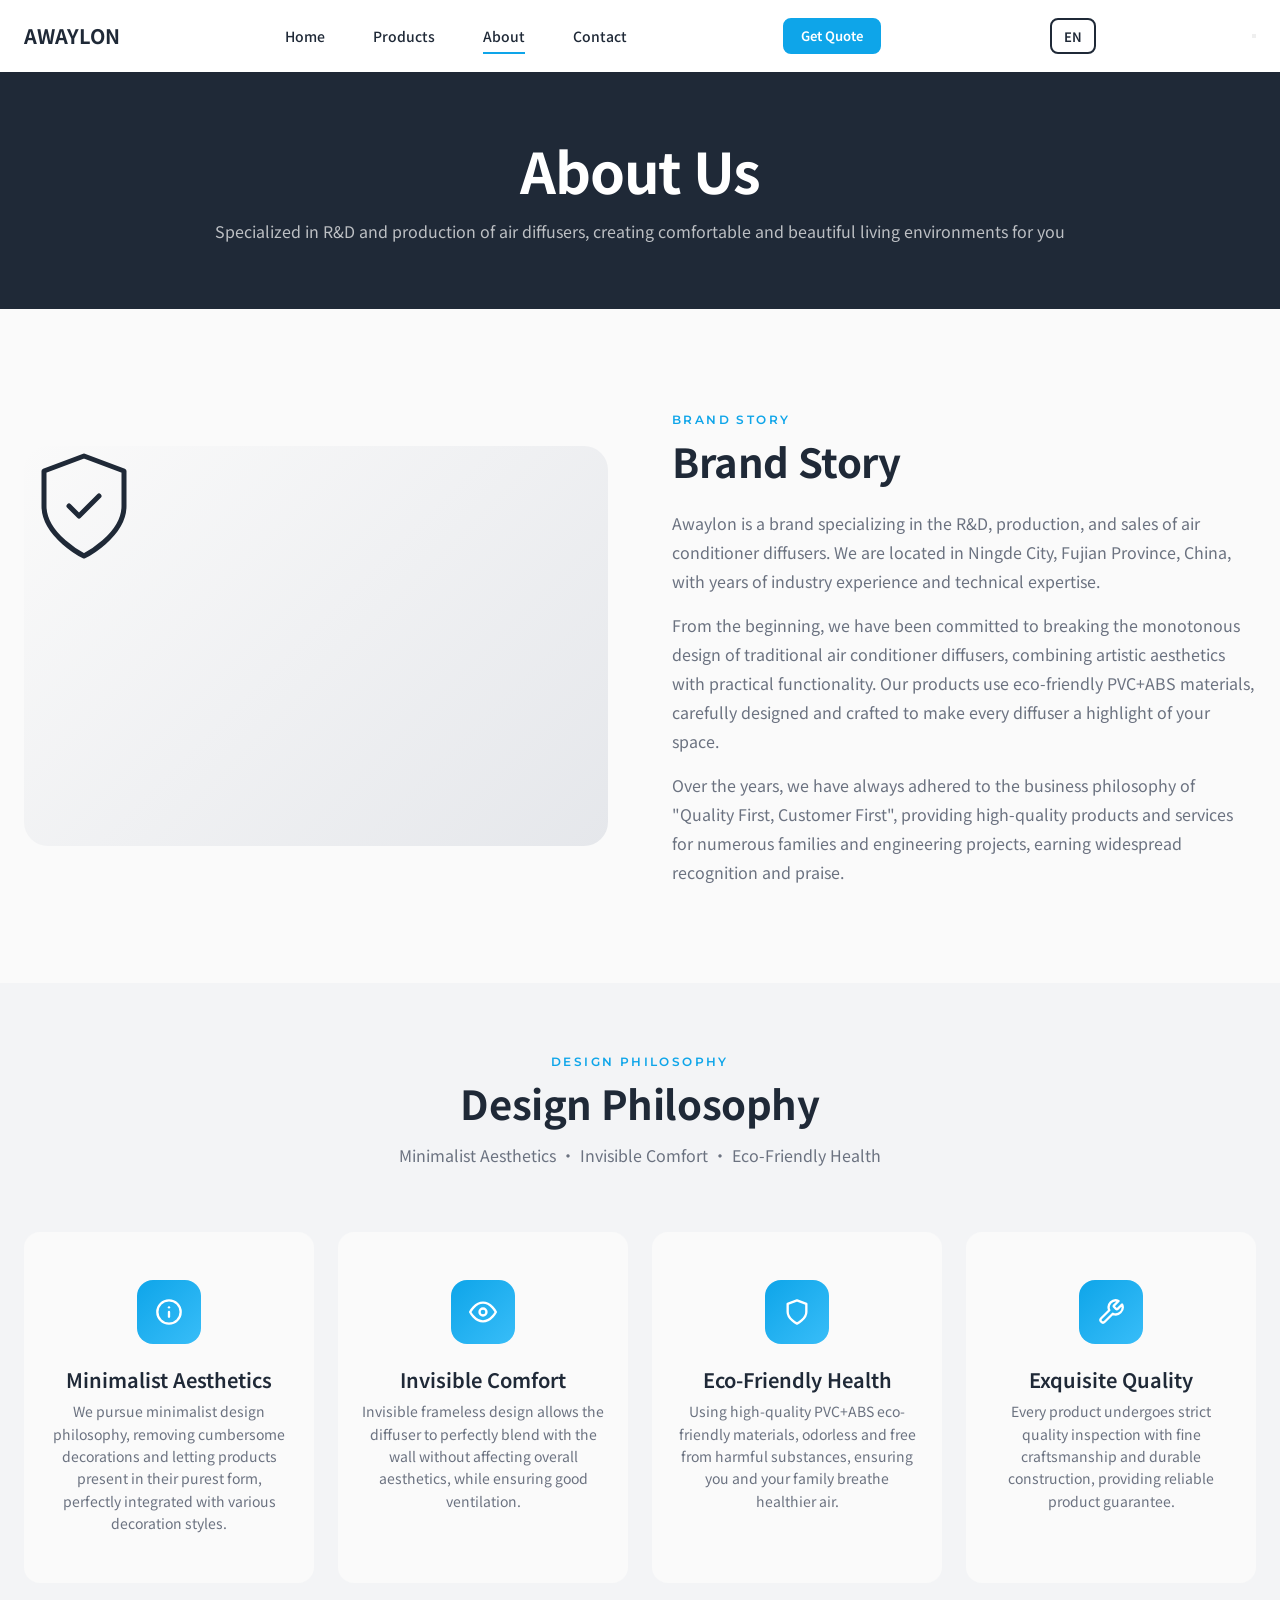
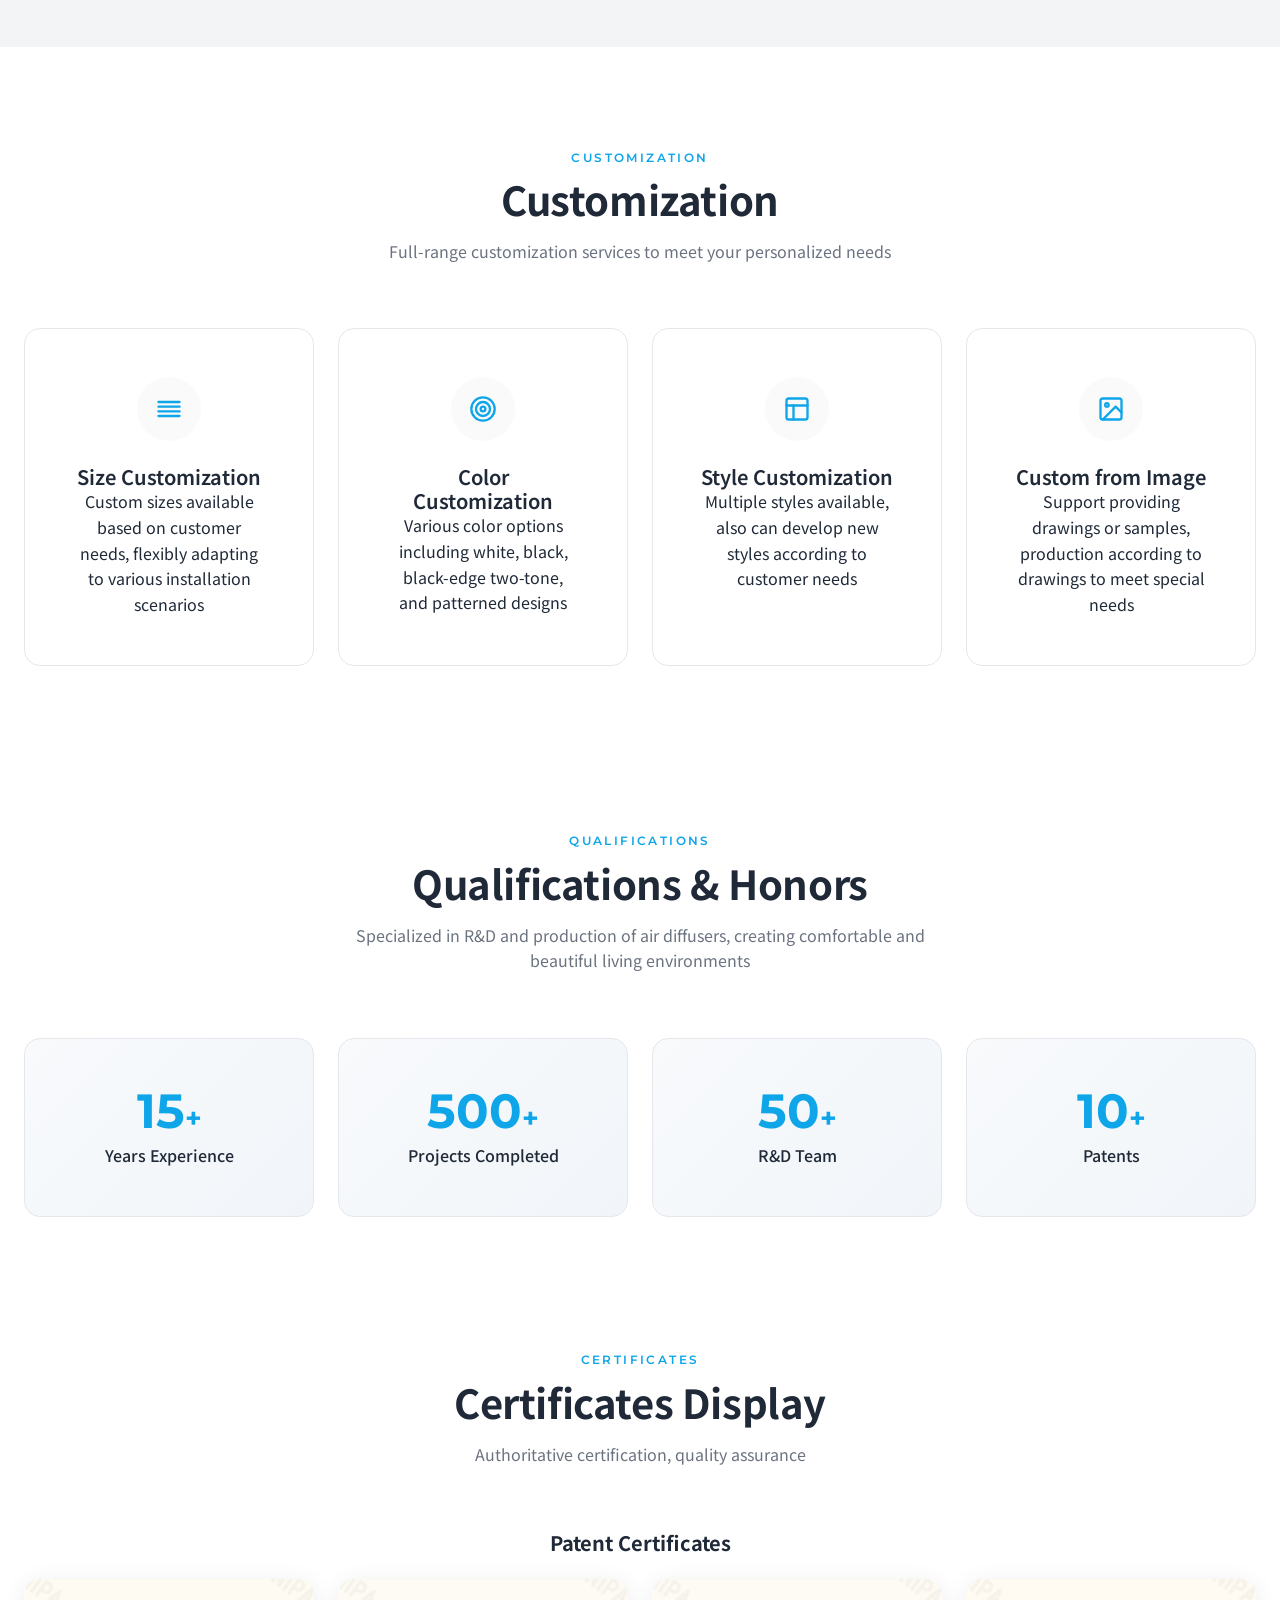
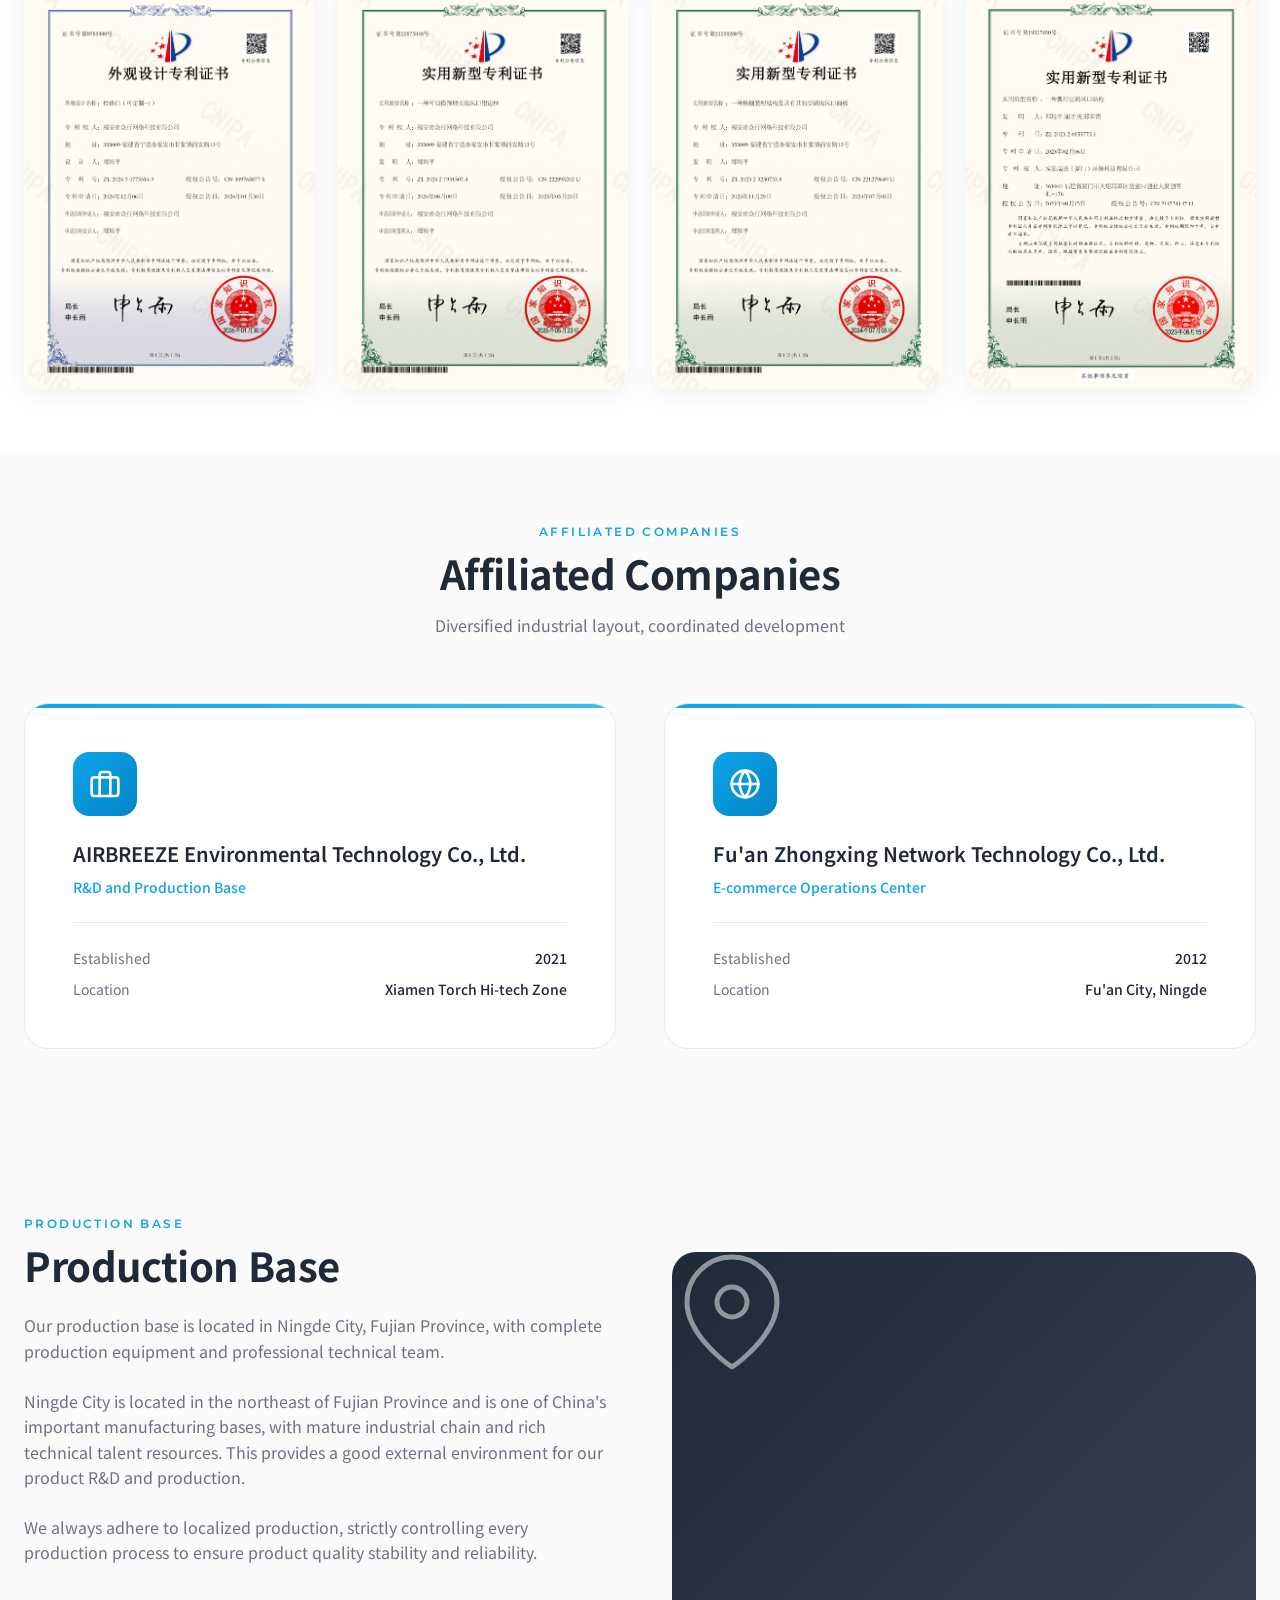
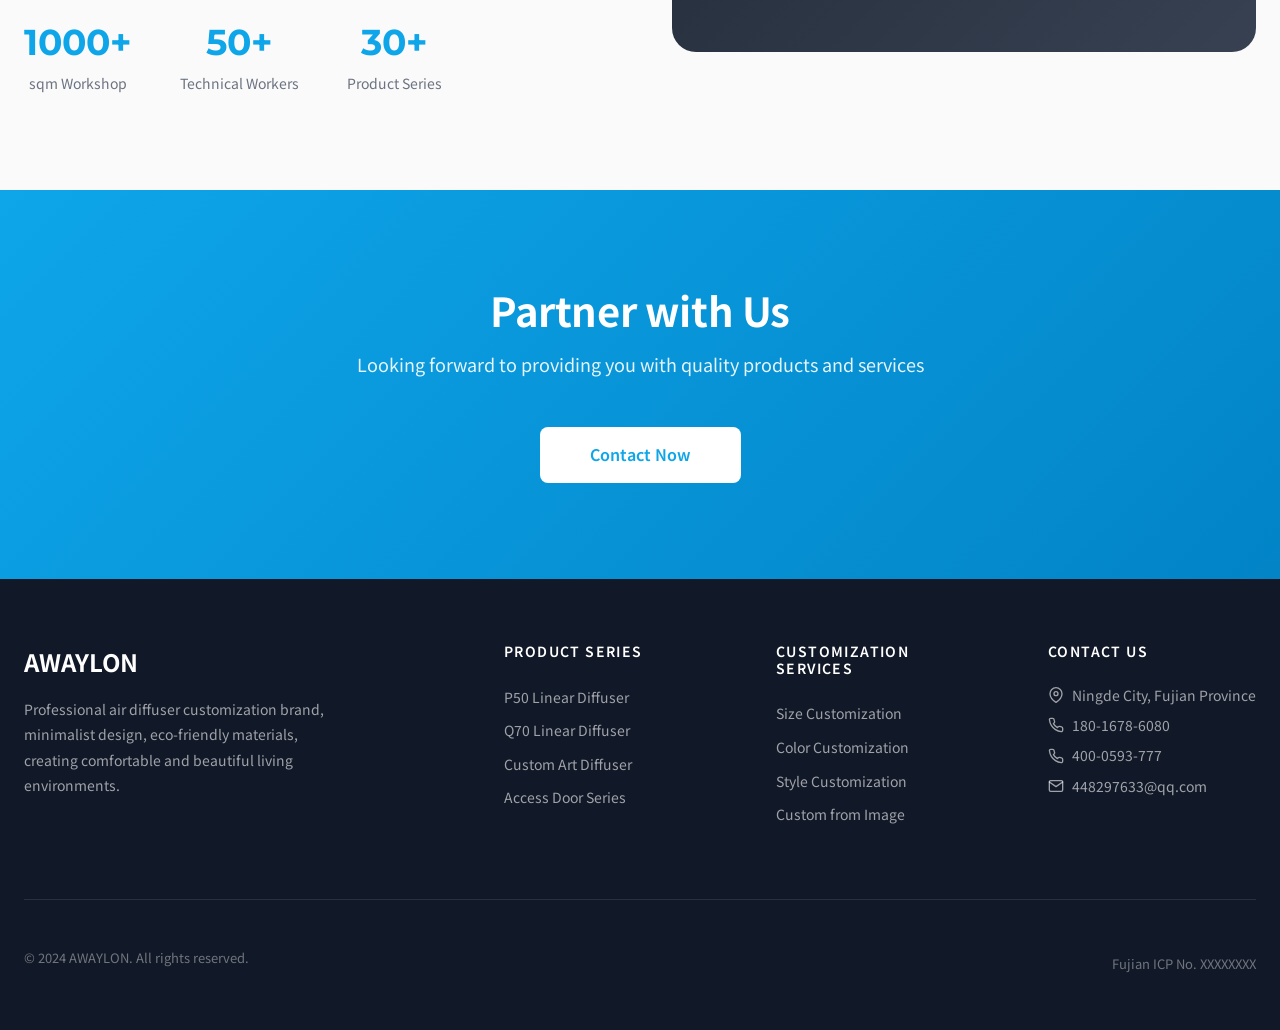
==== awaylon-final/about-en.html @ cb1d3b51 "Add files via upload" ====
<!DOCTYPE html>
<html lang="en">
<head>
    <meta charset="UTF-8">
    <meta name="viewport" content="width=device-width, initial-scale=1.0">
    <meta name="description" content="About AWAYLON - Professional Air Diffuser Brand, learn about our brand story and customization capabilities">
    <title>About Us | AWAYLON Air Diffusers</title>
    <link rel="preconnect" href="https://fonts.googleapis.com">
    <link rel="preconnect" href="https://fonts.gstatic.com" crossorigin>
    <link href="https://fonts.googleapis.com/css2?family=Montserrat:wght@400;500;600;700;900&family=Noto+Sans+SC:wght@400;500;600;700;900&display=swap" rel="stylesheet">
    <link rel="stylesheet" href="css/style.css">
    <script src="js/i18n.js"></script>
</head>
<body>
    <!-- 导航栏 -->
    <nav class="navbar scrolled" id="navbar">
        <div class="navbar-inner">
            <a href="index-en.html" class="logo">
                AWAYLON
                <span class="logo-en"></span>
            </a>
            <ul class="nav-menu">
                <li><a href="index-en.html" class="nav-link">Home</a></li>
                <li><a href="products-en.html" class="nav-link">Products</a></li>
                <li><a href="about-en.html" class="nav-link active">About</a></li>
                <li><a href="contact-en.html" class="nav-link">Contact</a></li>
            </ul>
            <a href="contact-en.html" class="btn btn-primary btn-sm nav-cta">Get Quote</a>
            <button class="lang-switch" id="langSwitch" onclick="location.href='about.html'">中文</button>
            <button class="mobile-menu-btn" id="mobileMenuBtn" aria-label="Open Menu">
                <span></span>
                <span></span>
                <span></span>
            </button>
        </div>
    </nav>

    <!-- 移动端菜单 -->
    <div class="mobile-menu" id="mobileMenu">
        <button class="mobile-menu-close" id="mobileMenuClose" aria-label="Close Menu">
            <svg xmlns="http://www.w3.org/2000/svg" width="24" height="24" viewBox="0 0 24 24" fill="none" stroke="currentColor" stroke-width="2" stroke-linecap="round" stroke-linejoin="round"><line x1="18" y1="6" x2="6" y2="18"></line><line x1="6" y1="6" x2="18" y2="18"></line></svg>
        </button>
        <a href="index-en.html">Home</a>
        <a href="products-en.html">Products</a>
        <a href="about-en.html">About</a>
        <a href="contact-en.html">Contact</a>
    </div>

    <!-- 页面头部 -->
    <header class="page-header">
        <div class="container">
            <h1>About Us</h1>
            <p>Specialized in R&D and production of air diffusers, creating comfortable and beautiful living environments for you</p>
        </div>
    </header>

    <!-- 品牌故事 -->
    <section class="story-section section">
        <div class="container">
            <div class="story-grid">
                <div class="story-image fade-in">
                    <svg xmlns="http://www.w3.org/2000/svg" width="120" height="120" viewBox="0 0 24 24" fill="none" stroke="currentColor" stroke-width="1" stroke-linecap="round" stroke-linejoin="round"><path d="M12 22s8-4 8-10V5l-8-3-8 3v7c0 6 8 10 8 10z"></path><path d="M9 12l2 2 4-4"></path></svg>
                </div>
                <div class="story-content fade-in stagger-1">
                    <span class="section-label">Brand Story</span>
                    <h2>Brand Story</h2>
                    <p>Awaylon is a brand specializing in the R&D, production, and sales of air conditioner diffusers. We are located in Ningde City, Fujian Province, China, with years of industry experience and technical expertise.</p>
                    <p>From the beginning, we have been committed to breaking the monotonous design of traditional air conditioner diffusers, combining artistic aesthetics with practical functionality. Our products use eco-friendly PVC+ABS materials, carefully designed and crafted to make every diffuser a highlight of your space.</p>
                    <p>Over the years, we have always adhered to the business philosophy of "Quality First, Customer First", providing high-quality products and services for numerous families and engineering projects, earning widespread recognition and praise.</p>
                </div>
            </div>
        </div>
    </section>

    <!-- 设计哲学 -->
    <section class="section" style="background-color: #F3F4F6;">
        <div class="container">
            <div class="section-header">
<span class="section-label">Design Philosophy</span>
                <h2 class="section-title">Design Philosophy</h2>
                <p class="section-desc">Minimalist Aesthetics · Invisible Comfort · Eco-Friendly Health</p>
            </div>
            <div class="features-grid">
                <div class="feature-card fade-in">
                    <div class="feature-icon">
                        <svg xmlns="http://www.w3.org/2000/svg" width="28" height="28" viewBox="0 0 24 24" fill="none" stroke="currentColor" stroke-width="2" stroke-linecap="round" stroke-linejoin="round"><circle cx="12" cy="12" r="10"></circle><line x1="12" y1="16" x2="12" y2="12"></line><line x1="12" y1="8" x2="12.01" y2="8"></line></svg>
                    </div>
                    <h4>Minimalist Aesthetics</h4>
                    <p>We pursue minimalist design philosophy, removing cumbersome decorations and letting products present in their purest form, perfectly integrated with various decoration styles.</p>
                </div>
                <div class="feature-card fade-in stagger-1">
                    <div class="feature-icon">
                        <svg xmlns="http://www.w3.org/2000/svg" width="28" height="28" viewBox="0 0 24 24" fill="none" stroke="currentColor" stroke-width="2" stroke-linecap="round" stroke-linejoin="round"><path d="M1 12s4-8 11-8 11 8 11 8-4 8-11 8-11-8-11-8z"></path><circle cx="12" cy="12" r="3"></circle></svg>
                    </div>
                    <h4>Invisible Comfort</h4>
                    <p>Invisible frameless design allows the diffuser to perfectly blend with the wall without affecting overall aesthetics, while ensuring good ventilation.</p>
                </div>
                <div class="feature-card fade-in stagger-2">
                    <div class="feature-icon">
                        <svg xmlns="http://www.w3.org/2000/svg" width="28" height="28" viewBox="0 0 24 24" fill="none" stroke="currentColor" stroke-width="2" stroke-linecap="round" stroke-linejoin="round"><path d="M12 22s8-4 8-10V5l-8-3-8 3v7c0 6 8 10 8 10z"></path></svg>
                    </div>
                    <h4>Eco-Friendly Health</h4>
                    <p>Using high-quality PVC+ABS eco-friendly materials, odorless and free from harmful substances, ensuring you and your family breathe healthier air.</p>
                </div>
                <div class="feature-card fade-in stagger-3">
                    <div class="feature-icon">
                        <svg xmlns="http://www.w3.org/2000/svg" width="28" height="28" viewBox="0 0 24 24" fill="none" stroke="currentColor" stroke-width="2" stroke-linecap="round" stroke-linejoin="round"><path d="M14.7 6.3a1 1 0 0 0 0 1.4l1.6 1.6a1 1 0 0 0 1.4 0l3.77-3.77a6 6 0 0 1-7.94 7.94l-6.91 6.91a2.12 2.12 0 0 1-3-3l6.91-6.91a6 6 0 0 1 7.94-7.94l-3.76 3.76z"></path></svg>
                    </div>
                    <h4>Exquisite Quality</h4>
                    <p>Every product undergoes strict quality inspection with fine craftsmanship and durable construction, providing reliable product guarantee.</p>
                </div>
            </div>
        </div>
    </section>

    <!-- 定制能力 -->
    <section class="custom-section section">
        <div class="container">
            <div class="section-header">
                <span class="section-label">Customization</span>
                <h2 class="section-title">Customization</h2>
                <p class="section-desc">Full-range customization services to meet your personalized needs</p>
            </div>
            <div class="custom-grid">
                <div class="custom-card fade-in">
                    <div class="custom-icon">
                        <svg xmlns="http://www.w3.org/2000/svg" width="28" height="28" viewBox="0 0 24 24" fill="none" stroke="currentColor" stroke-width="2" stroke-linecap="round" stroke-linejoin="round"><line x1="21" y1="10" x2="3" y2="10"></line><line x1="21" y1="6" x2="3" y2="6"></line><line x1="21" y1="14" x2="3" y2="14"></line><line x1="21" y1="18" x2="3" y2="18"></line></svg>
                    </div>
                    <h4>Size Customization</h4>
                    <p>Custom sizes available based on customer needs, flexibly adapting to various installation scenarios</p>
                </div>
                <div class="custom-card fade-in stagger-1">
                    <div class="custom-icon">
<svg xmlns="http://www.w3.org/2000/svg" width="28" height="28" viewBox="0 0 24 24" fill="none" stroke="currentColor" stroke-width="2" stroke-linecap="round" stroke-linejoin="round"><circle cx="12" cy="12" r="10"></circle><circle cx="12" cy="12" r="6"></circle><circle cx="12" cy="12" r="2"></circle></svg>
                    </div>
                    <h4>Color Customization</h4>
                    <p>Various color options including white, black, black-edge two-tone, and patterned designs</p>
                </div>
                <div class="custom-card fade-in stagger-2">
                    <div class="custom-icon">
                        <svg xmlns="http://www.w3.org/2000/svg" width="28" height="28" viewBox="0 0 24 24" fill="none" stroke="currentColor" stroke-width="2" stroke-linecap="round" stroke-linejoin="round"><rect x="3" y="3" width="18" height="18" rx="2" ry="2"></rect><line x1="3" y1="9" x2="21" y2="9"></line><line x1="9" y1="21" x2="9" y2="9"></line></svg>
                    </div>
                    <h4>Style Customization</h4>
                    <p>Multiple styles available, also can develop new styles according to customer needs</p>
                </div>
                <div class="custom-card fade-in stagger-3">
                    <div class="custom-icon">
                        <svg xmlns="http://www.w3.org/2000/svg" width="28" height="28" viewBox="0 0 24 24" fill="none" stroke="currentColor" stroke-width="2" stroke-linecap="round" stroke-linejoin="round"><rect x="3" y="3" width="18" height="18" rx="2" ry="2"></rect><circle cx="8.5" cy="8.5" r="1.5"></circle><polyline points="21 15 16 10 5 21"></polyline></svg>
                    </div>
                    <h4>Custom from Image</h4>
                    <p>Support providing drawings or samples, production according to drawings to meet special needs</p>
                </div>
            </div>
        </div>
    </section>

    <!-- 资质荣誉 -->
    <section class="section" style="background-color: #FFFFFF;">
        <div class="container">
            <div class="section-header">
                <span class="section-label">Qualifications</span>
                <h2 class="section-title">Qualifications & Honors</h2>
                <p class="section-desc">Specialized in R&D and production of air diffusers, creating comfortable and beautiful living environments</p>
            </div>
            
            <!-- 公司实力数据 -->
            <div class="qualifications-stats">
                <div class="qual-stat-item fade-in">
                    <div class="qual-stat-number">15<span>+</span></div>
                    <div class="qual-stat-label">Years Experience</div>
                </div>
                <div class="qual-stat-item fade-in stagger-1">
                    <div class="qual-stat-number">500<span>+</span></div>
                    <div class="qual-stat-label">Projects Completed</div>
                </div>
                <div class="qual-stat-item fade-in stagger-2">
                    <div class="qual-stat-number">50<span>+</span></div>
                    <div class="qual-stat-label">R&D Team</div>
                </div>
                <div class="qual-stat-item fade-in stagger-3">
                    <div class="qual-stat-number">10<span>+</span></div>
                    <div class="qual-stat-label">Patents</div>
                </div>
            </div>
        </div>
    </section>

    <!-- 资质证书展示 -->
    <section class="section" style="background-color: #FFFFFF;">
        <div class="container">
            <div class="section-header">
                <span class="section-label">Certificates</span>
                <h2 class="section-title">Certificates Display</h2>
                <p class="section-desc">Authoritative certification, quality assurance</p>
            </div>
            
            <!-- 专利证书展示 -->
            <div class="certificate-gallery">
                <h3>Patent Certificates</h3>
                <div class="certificate-grid">
                    <div class="certificate-item" onclick="openLightbox(this)">
                        <img src="imgs/patent_2024307755149.jpg" alt="Patent Certificate" loading="lazy">
                        <div class="certificate-overlay">
                            <h4>Utility Model Patent</h4>
                            <p>Patent No.: 2024307755149</p>
                        </div>
                    </div>
                    <div class="certificate-item" onclick="openLightbox(this)">
                        <img src="imgs/patent_2024219315074.jpg" alt="Patent Certificate" loading="lazy">
                        <div class="certificate-overlay">
                            <h4>Utility Model Patent</h4>
                            <p>Patent No.: 2024219315074</p>
                        </div>
                    </div>
                    <div class="certificate-item" onclick="openLightbox(this)">
                        <img src="imgs/patent_2023232307338.jpg" alt="Patent Certificate" loading="lazy">
                        <div class="certificate-overlay">
                            <h4>Design Patent</h4>
                            <p>Patent No.: 2023232307338</p>
                        </div>
                    </div>
                    <div class="certificate-item" onclick="openLightbox(this)">
                        <img src="imgs/2023_08_21_12_12_IMG_5506.JPG" alt="Patent Certificate" loading="lazy">
                        <div class="certificate-overlay">
                            <h4>Patent Certificate</h4>
                            <p>Qualification Certification</p>
                        </div>
                    </div>
                </div>
            </div>
        </div>
    </section>

    <!-- 证书灯箱 -->
    <div class="certificate-lightbox" id="certificateLightbox" onclick="closeLightbox()">
        <button class="certificate-lightbox-close" onclick="closeLightbox()">&times;</button>
        <img id="lightboxImage" src="" alt="证书大图">
    </div>

    <!-- 关联企业展示 -->
    <section class="section">
        <div class="container">
            <div class="section-header">
                <span class="section-label">Affiliated Companies</span>
                <h2 class="section-title">Affiliated Companies</h2>
                <p class="section-desc">Diversified industrial layout, coordinated development</p>
            </div>
            
            <div class="company-grid">
                <div class="company-card fade-in">
                    <div class="company-icon">
                        <svg xmlns="http://www.w3.org/2000/svg" width="32" height="32" viewBox="0 0 24 24" fill="none" stroke="currentColor" stroke-width="2" stroke-linecap="round" stroke-linejoin="round"><rect x="2" y="7" width="20" height="14" rx="2" ry="2"></rect><path d="M16 21V5a2 2 0 0 0-2-2h-4a2 2 0 0 0-2 2v16"></path></svg>
                    </div>
                    <h4>AIRBREEZE Environmental Technology Co., Ltd.</h4>
                    <p class="company-desc">R&D and Production Base</p>
                    <div class="company-info">
                        <div class="company-info-item">
                            <span class="company-info-label">Established</span>
                            <span class="company-info-value">2021</span>
                        </div>
                        <div class="company-info-item">
                            <span class="company-info-label">Location</span>
                            <span class="company-info-value">Xiamen Torch Hi-tech Zone</span>
                        </div>
                    </div>
                </div>
                <div class="company-card fade-in stagger-1">
                    <div class="company-icon">
                        <svg xmlns="http://www.w3.org/2000/svg" width="32" height="32" viewBox="0 0 24 24" fill="none" stroke="currentColor" stroke-width="2" stroke-linecap="round" stroke-linejoin="round"><circle cx="12" cy="12" r="10"></circle><line x1="2" y1="12" x2="22" y2="12"></line><path d="M12 2a15.3 15.3 0 0 1 4 10 15.3 15.3 0 0 1-4 10 15.3 15.3 0 0 1-4-10 15.3 15.3 0 0 1 4-10z"></path></svg>
                    </div>
                    <h4>Fu'an Zhongxing Network Technology Co., Ltd.</h4>
                    <p class="company-desc">E-commerce Operations Center</p>
                    <div class="company-info">
                        <div class="company-info-item">
                            <span class="company-info-label">Established</span>
                            <span class="company-info-value">2012</span>
                        </div>
                        <div class="company-info-item">
                            <span class="company-info-label">Location</span>
                            <span class="company-info-value">Fu'an City, Ningde</span>
                        </div>
                    </div>
                </div>
            </div>
        </div>
    </section>

    <!-- 产地信息 -->
    <section class="about-section section">
        <div class="container">
            <div class="about-grid">
<div class="about-content fade-in">
                    <span class="section-label">Production Base</span>
                    <h2>Production Base</h2>
                    <p>Our production base is located in Ningde City, Fujian Province, with complete production equipment and professional technical team.</p>
                    <p>Ningde City is located in the northeast of Fujian Province and is one of China's important manufacturing bases, with mature industrial chain and rich technical talent resources. This provides a good external environment for our product R&D and production.</p>
                    <p>We always adhere to localized production, strictly controlling every production process to ensure product quality stability and reliability.</p>
                    <div class="about-stats">
                        <div class="stat-item">
                            <div class="stat-number">1000+</div>
                            <div class="stat-label">sqm Workshop</div>
                        </div>
                        <div class="stat-item">
                            <div class="stat-number">50+</div>
                            <div class="stat-label">Technical Workers</div>
                        </div>
                        <div class="stat-item">
                            <div class="stat-number">30+</div>
                            <div class="stat-label">Product Series</div>
                        </div>
                    </div>
                </div>
                <div class="about-image fade-in stagger-1" style="background: linear-gradient(135deg, #1F2937 0%, #374151 100%);">
                    <svg xmlns="http://www.w3.org/2000/svg" width="120" height="120" viewBox="0 0 24 24" fill="none" stroke="currentColor" stroke-width="1" stroke-linecap="round" stroke-linejoin="round"><path d="M21 10c0 7-9 13-9 13s-9-6-9-13a9 9 0 0 1 18 0z"></path><circle cx="12" cy="10" r="3"></circle></svg>
                </div>
            </div>
        </div>
    </section>

    <!-- CTA -->
    <section class="cta-section">
        <div class="container">
            <h2>Partner with Us</h2>
            <p>Looking forward to providing you with quality products and services</p>
            <a href="contact-en.html" class="btn btn-lg" style="background-color: white; color: #0EA5E9;">Contact Now</a>
        </div>
    </section>

    <!-- 页脚 -->
    <footer class="footer">
        <div class="container">
            <div class="footer-grid">
                <div class="footer-brand">
                    <div class="footer-logo">AWAYLON</div>
                    <p>Professional air diffuser customization brand, minimalist design, eco-friendly materials, creating comfortable and beautiful living environments.</p>
                </div>
                <div>
                    <h4>Product Series</h4>
                    <ul class="footer-links">
                        <li><a href="products-en.html">P50 Linear Diffuser</a></li>
                        <li><a href="products-en.html">Q70 Linear Diffuser</a></li>
                        <li><a href="products-en.html">Custom Art Diffuser</a></li>
                        <li><a href="products-en.html">Access Door Series</a></li>
                    </ul>
                </div>
                <div>
                    <h4>Customization Services</h4>
                    <ul class="footer-links">
                        <li><a href="about-en.html">Size Customization</a></li>
                        <li><a href="about-en.html">Color Customization</a></li>
                        <li><a href="about-en.html">Style Customization</a></li>
                        <li><a href="about-en.html">Custom from Image</a></li>
                    </ul>
                </div>
                <div class="footer-contact">
                    <h4>Contact Us</h4>
                    <p>
                        <svg xmlns="http://www.w3.org/2000/svg" width="16" height="16" viewBox="0 0 24 24" fill="none" stroke="currentColor" stroke-width="2" stroke-linecap="round" stroke-linejoin="round"><path d="M21 10c0 7-9 13-9 13s-9-6-9-13a9 9 0 0 1 18 0z"></path><circle cx="12" cy="10" r="3"></circle></svg>
                        Ningde City, Fujian Province
                    </p>
                    <p><svg xmlns="http://www.w3.org/2000/svg" width="16" height="16" viewBox="0 0 24 24" fill="none" stroke="currentColor" stroke-width="2" stroke-linecap="round" stroke-linejoin="round"><path d="M22 16.92v3a2 2 0 0 1-2.18 2 19.79 19.79 0 0 1-8.63-3.07 19.5 19.5 0 0 1-6-6 19.79 19.79 0 0 1-3.07-8.67A2 2 0 0 1 4.11 2h3a2 2 0 0 1 2 1.72 12.84 12.84 0 0 0 .7 2.81 2 2 0 0 1-.45 2.11L8.09 9.91a16 16 0 0 0 6 6l1.27-1.27a2 2 0 0 1 2.11-.45 12.84 12.84 0 0 0 2.81.7A2 2 0 0 1 22 16.92z"></path></svg> 180-1678-6080</p>
                    <p><svg xmlns="http://www.w3.org/2000/svg" width="16" height="16" viewBox="0 0 24 24" fill="none" stroke="currentColor" stroke-width="2" stroke-linecap="round" stroke-linejoin="round"><path d="M22 16.92v3a2 2 0 0 1-2.18 2 19.79 19.79 0 0 1-8.63-3.07 19.5 19.5 0 0 1-6-6 19.79 19.79 0 0 1-3.07-8.67A2 2 0 0 1 4.11 2h3a2 2 0 0 1 2 1.72 12.84 12.84 0 0 0 .7 2.81 2 2 0 0 1-.45 2.11L8.09 9.91a16 16 0 0 0 6 6l1.27-1.27a2 2 0 0 1 2.11-.45 12.84 12.84 0 0 0 2.81.7A2 2 0 0 1 22 16.92z"></path></svg> 400-0593-777</p>
                    <p><svg xmlns="http://www.w3.org/2000/svg" width="16" height="16" viewBox="0 0 24 24" fill="none" stroke="currentColor" stroke-width="2" stroke-linecap="round" stroke-linejoin="round"><path d="M4 4h16c1.1 0 2 .9 2 2v12c0 1.1-.9 2-2 2H4c-1.1 0-2-.9-2-2V6c0-1.1.9-2 2-2z"></path><polyline points="22,6 12,13 2,6"></polyline></svg> 448297633@qq.com</p>
                </div>
            </div>
            <div class="footer-bottom">
                <p>&copy; 2024 AWAYLON. All rights reserved.</p>
                <p>Fujian ICP No. XXXXXXXX</p>
            </div>
        </div>
    </footer>

    <script src="js/main.js"></script>
</body>
</html>
---- awaylon-final/css/style.css ----
/* Awaylon 埃维隆 - 空调出风口品牌网站样式 */

/* ==================== CSS 变量 ==================== */
:root {
    /* 主色调 */
    --color-primary: #0EA5E9;
    --color-primary-dark: #0284C7;
    --color-primary-light: #38BDF8;
    --color-secondary: #1F2937;
    --color-accent: #F59E0B;
    
    /* 背景色 */
    --color-bg: #FAFAFA;
    --color-bg-dark: #111827;
    --color-white: #FFFFFF;
    --color-border: #E5E7EB;
    --color-border-dark: #D1D5DB;
    
    /* 文字色 */
    --color-text: #1F2937;
    --color-text-light: #6B7280;
    --color-text-muted: #9CA3AF;
    
    /* 间距 */
    --space-xs: 8px;
    --space-sm: 16px;
    --space-md: 24px;
    --space-lg: 48px;
    --space-xl: 64px;
    --space-2xl: 96px;
    
    /* 圆角 */
    --radius-sm: 4px;
    --radius-md: 8px;
    --radius-lg: 16px;
    --radius-xl: 24px;
    
    /* 阴影 */
    --shadow-sm: 0 2px 8px rgba(0, 0, 0, 0.06);
    --shadow-md: 0 4px 24px rgba(0, 0, 0, 0.08);
    --shadow-lg: 0 8px 32px rgba(0, 0, 0, 0.12);
    --shadow-xl: 0 16px 48px rgba(0, 0, 0, 0.16);
    
    /* 过渡 */
    --transition: 0.3s cubic-bezier(0.4, 0, 0.2, 1);
    --transition-fast: 0.15s ease;
}

/* ==================== 重置样式 ==================== */
*, *::before, *::after {
    box-sizing: border-box;
    margin: 0;
    padding: 0;
}

html {
    scroll-behavior: smooth;
    -webkit-font-smoothing: antialiased;
    -moz-osx-font-smoothing: grayscale;
}

body {
    font-family: 'Noto Sans SC', 'Montserrat', -apple-system, BlinkMacSystemFont, sans-serif;
    font-size: 16px;
    line-height: 1.6;
    color: var(--color-text);
    background-color: var(--color-bg);
    overflow-x: hidden;
}

a {
    text-decoration: none;
    color: inherit;
    transition: var(--transition);
}

ul, ol {
    list-style: none;
}

img {
    max-width: 100%;
    height: auto;
    display: block;
}

button, input, textarea, select {
    font-family: inherit;
    font-size: inherit;
}

/* ==================== 排版 ==================== */
h1, h2, h3, h4, h5, h6 {
    font-weight: 700;
    line-height: 1.2;
    color: var(--color-secondary);
}

h1 {
    font-size: clamp(36px, 5vw, 56px);
    letter-spacing: -0.02em;
}

h2 {
    font-size: clamp(28px, 4vw, 40px);
    letter-spacing: -0.01em;
}

h3 {
    font-size: clamp(22px, 3vw, 28px);
}

h4 {
    font-size: 20px;
    font-weight: 600;
}

p {
    margin-bottom: 1em;
}

p:last-child {
    margin-bottom: 0;
}

.text-primary {
    color: var(--color-primary);
}

.text-muted {
    color: var(--color-text-light);
}

.text-small {
    font-size: 14px;
}

/* ==================== 布局 ==================== */
.container {
    width: 100%;
    max-width: 1280px;
    margin: 0 auto;
    padding: 0 var(--space-md);
}

.section {
    padding: var(--space-xl) 0;
}

@media (max-width: 768px) {
    .section {
        padding: var(--space-lg) 0;
    }
}

.section-dark {
    background-color: var(--color-secondary);
    color: var(--color-white);
}

.section-dark h2,
.section-dark h3,
.section-dark h4 {
    color: var(--color-white);
}

/* ==================== 导航栏 ==================== */
.navbar {
    position: fixed;
    top: 0;
    left: 0;
    right: 0;
    height: 72px;
    z-index: 1000;
    transition: var(--transition);
}

.navbar.scrolled {
    background-color: var(--color-white);
    box-shadow: var(--shadow-sm);
}

.navbar-inner {
    display: flex;
    align-items: center;
    justify-content: space-between;
    height: 100%;
    max-width: 1280px;
    margin: 0 auto;
    padding: 0 var(--space-md);
}

.logo {
    display: flex;
    align-items: center;
    gap: var(--space-xs);
    font-size: 20px;
    font-weight: 700;
    color: var(--color-white);
    transition: var(--transition);
}

.navbar.scrolled .logo {
    color: var(--color-secondary);
}

.logo-en {
    font-family: 'Montserrat', sans-serif;
    font-size: 14px;
    font-weight: 600;
    opacity: 0.8;
    letter-spacing: 0.1em;
}

.nav-menu {
    display: flex;
    align-items: center;
    gap: var(--space-lg);
}

.nav-link {
    position: relative;
    font-size: 14px;
    font-weight: 500;
    color: var(--color-white);
    padding: var(--space-xs) 0;
    transition: var(--transition);
}

.navbar.scrolled .nav-link {
    color: var(--color-text);
}

.nav-link::after {
    content: '';
    position: absolute;
    bottom: 0;
    left: 0;
    width: 0;
    height: 2px;
    background-color: var(--color-primary);
    transition: var(--transition);
}

.nav-link:hover::after,
.nav-link.active::after {
    width: 100%;
}

.nav-link:hover {
    color: var(--color-primary);
}

.nav-cta {
    display: none;
}

@media (max-width: 768px) {
    .nav-menu {
        display: none;
    }
    
    .nav-cta {
        display: block;
    }
    
    .mobile-menu-btn {
        display: flex;
        flex-direction: column;
        gap: 5px;
        background: none;
        border: none;
        cursor: pointer;
        padding: var(--space-xs);
    }
    
    .mobile-menu-btn span {
        display: block;
        width: 24px;
        height: 2px;
        background-color: var(--color-white);
        transition: var(--transition);
    }
    
    .navbar.scrolled .mobile-menu-btn span {
        background-color: var(--color-secondary);
    }
}

/* ==================== 按钮 ==================== */
.btn {
    display: inline-flex;
    align-items: center;
    justify-content: center;
    gap: var(--space-xs);
    height: 48px;
    padding: 0 var(--space-md);
    font-size: 14px;
    font-weight: 600;
    border-radius: var(--radius-md);
    cursor: pointer;
    transition: var(--transition);
    border: 2px solid transparent;
}

.btn-primary {
    background-color: var(--color-primary);
    color: var(--color-white);
    border-color: var(--color-primary);
}

.btn-primary:hover {
    background-color: var(--color-primary-dark);
    border-color: var(--color-primary-dark);
    transform: translateY(-2px);
    box-shadow: var(--shadow-md);
}

.btn-secondary {
    background-color: transparent;
    color: var(--color-white);
    border-color: var(--color-white);
}

.btn-secondary:hover {
    background-color: var(--color-white);
    color: var(--color-secondary);
    transform: translateY(-2px);
}

.btn-dark {
    background-color: transparent;
    color: var(--color-secondary);
    border-color: var(--color-secondary);
}

.btn-dark:hover {
    background-color: var(--color-secondary);
    color: var(--color-white);
    transform: translateY(-2px);
}

.btn-accent {
    background-color: var(--color-accent);
    color: var(--color-white);
    border-color: var(--color-accent);
}

.btn-accent:hover {
    background-color: #D97706;
    border-color: #D97706;
    transform: translateY(-2px);
    box-shadow: var(--shadow-md);
}

.btn-sm {
    height: 36px;
    padding: 0 var(--space-sm);
    font-size: 13px;
}

.btn-lg {
    height: 56px;
    padding: 0 var(--space-lg);
    font-size: 16px;
}

/* ==================== Hero 区域 ==================== */
.hero {
    position: relative;
    height: 100vh;
    min-height: 600px;
    display: flex;
    align-items: center;
    justify-content: center;
    overflow: hidden;
}

.hero-video {
    position: absolute;
    top: 0;
    left: 0;
    width: 100%;
    height: 100%;
    object-fit: cover;
    z-index: -1;
}

.hero-overlay {
    position: absolute;
    top: 0;
    left: 0;
    width: 100%;
    height: 100%;
    background: linear-gradient(
        to bottom,
        rgba(17, 24, 39, 0.4) 0%,
        rgba(17, 24, 39, 0.6) 100%
    );
    z-index: 0;
}

.hero-content {
    position: relative;
    z-index: 1;
    text-align: center;
    color: var(--color-white);
    max-width: 900px;
    padding: 0 var(--space-md);
}

.hero-subtitle {
    font-family: 'Montserrat', sans-serif;
    font-size: 14px;
    font-weight: 600;
    letter-spacing: 0.3em;
    text-transform: uppercase;
    color: var(--color-primary-light);
    margin-bottom: var(--space-sm);
    opacity: 0;
    animation: fadeInUp 0.8s ease forwards;
    animation-delay: 0.2s;
}

.hero-title {
    font-size: clamp(42px, 8vw, 72px);
    font-weight: 900;
    letter-spacing: -0.02em;
    margin-bottom: var(--space-sm);
    opacity: 0;
    animation: fadeInUp 0.8s ease forwards;
    animation-delay: 0.4s;
}

.hero-title-en {
    font-family: 'Montserrat', sans-serif;
    font-size: clamp(24px, 4vw, 36px);
    font-weight: 700;
    letter-spacing: 0.2em;
    color: var(--color-primary-light);
    margin-bottom: var(--space-md);
    opacity: 0;
    animation: fadeInUp 0.8s ease forwards;
    animation-delay: 0.6s;
}

.hero-desc {
    font-size: clamp(16px, 2vw, 20px);
    color: rgba(255, 255, 255, 0.9);
    margin-bottom: var(--space-lg);
    opacity: 0;
    animation: fadeInUp 0.8s ease forwards;
    animation-delay: 0.8s;
}

.hero-buttons {
    display: flex;
    gap: var(--space-sm);
    justify-content: center;
    flex-wrap: wrap;
    opacity: 0;
    animation: fadeInUp 0.8s ease forwards;
    animation-delay: 1s;
}

.hero-scroll {
    position: absolute;
    bottom: var(--space-lg);
    left: 50%;
    transform: translateX(-50%);
    display: flex;
    flex-direction: column;
    align-items: center;
    gap: var(--space-xs);
    color: rgba(255, 255, 255, 0.6);
    font-size: 12px;
    letter-spacing: 0.1em;
    animation: bounce 2s infinite;
}

@keyframes fadeInUp {
    from {
        opacity: 0;
        transform: translateY(30px);
    }
    to {
        opacity: 1;
        transform: translateY(0);
    }
}

@keyframes bounce {
    0%, 20%, 50%, 80%, 100% {
        transform: translateX(-50%) translateY(0);
    }
    40% {
        transform: translateX(-50%) translateY(-10px);
    }
    60% {
        transform: translateX(-50%) translateY(-5px);
    }
}

/* ==================== 优势区块 ==================== */
.features {
    padding: var(--space-2xl) 0;
    background-color: var(--color-white);
}

.features-grid {
    display: grid;
    grid-template-columns: repeat(4, 1fr);
    gap: var(--space-md);
}

@media (max-width: 1024px) {
    .features-grid {
        grid-template-columns: repeat(2, 1fr);
    }
}

@media (max-width: 576px) {
    .features-grid {
        grid-template-columns: 1fr;
    }
}

.feature-card {
    text-align: center;
    padding: var(--space-lg) var(--space-md);
    border-radius: var(--radius-lg);
    background-color: var(--color-bg);
    transition: var(--transition);
}

.feature-card:hover {
    transform: translateY(-4px);
    box-shadow: var(--shadow-md);
}

.feature-icon {
    width: 64px;
    height: 64px;
    margin: 0 auto var(--space-md);
    display: flex;
    align-items: center;
    justify-content: center;
    background: linear-gradient(135deg, var(--color-primary), var(--color-primary-light));
    border-radius: var(--radius-lg);
    color: var(--color-white);
}

.feature-icon svg {
    width: 28px;
    height: 28px;
}

.feature-card h4 {
    margin-bottom: var(--space-xs);
}

.feature-card p {
    font-size: 14px;
    color: var(--color-text-light);
}

/* ==================== 产品分类 ==================== */
.products-categories {
    padding: var(--space-2xl) 0;
}

.section-header {
    text-align: center;
    margin-bottom: var(--space-xl);
}

.section-label {
    display: inline-block;
    font-family: 'Montserrat', sans-serif;
    font-size: 12px;
    font-weight: 600;
    letter-spacing: 0.2em;
    text-transform: uppercase;
    color: var(--color-primary);
    margin-bottom: var(--space-xs);
}

.section-title {
    margin-bottom: var(--space-sm);
}

.section-desc {
    font-size: 16px;
    color: var(--color-text-light);
    max-width: 600px;
    margin: 0 auto;
}

.categories-grid {
    display: grid;
    grid-template-columns: repeat(3, 1fr);
    gap: var(--space-md);
}

@media (max-width: 1024px) {
    .categories-grid {
        grid-template-columns: repeat(2, 1fr);
    }
}

@media (max-width: 576px) {
    .categories-grid {
        grid-template-columns: 1fr;
    }
}

.category-card {
    position: relative;
    height: 320px;
    border-radius: var(--radius-xl);
    overflow: hidden;
    cursor: pointer;
}

.category-bg {
    position: absolute;
    top: 0;
    left: 0;
    width: 100%;
    height: 100%;
    background-color: var(--color-secondary);
    transition: var(--transition);
}

.category-card:hover .category-bg {
    transform: scale(1.05);
}

.category-content {
    position: relative;
    z-index: 1;
    height: 100%;
    display: flex;
    flex-direction: column;
    justify-content: flex-end;
    padding: var(--space-lg);
    color: var(--color-white);
}

.category-icon {
    width: 56px;
    height: 56px;
    margin-bottom: var(--space-md);
    display: flex;
    align-items: center;
    justify-content: center;
    background-color: rgba(255, 255, 255, 0.1);
    border-radius: var(--radius-md);
    backdrop-filter: blur(10px);
}

.category-icon svg {
    width: 28px;
    height: 28px;
}

.category-card h3 {
    font-size: 24px;
    color: var(--color-white);
    margin-bottom: var(--space-xs);
}

.category-card p {
    font-size: 14px;
    color: rgba(255, 255, 255, 0.8);
    margin-bottom: var(--space-sm);
}

.category-price {
    font-size: 14px;
    font-weight: 600;
    color: var(--color-primary-light);
}

.category-link {
    display: inline-flex;
    align-items: center;
    gap: var(--space-xs);
    font-size: 14px;
    font-weight: 500;
    color: var(--color-white);
    opacity: 0;
    transform: translateY(10px);
    transition: var(--transition);
}

.category-card:hover .category-link {
    opacity: 1;
    transform: translateY(0);
}

.category-link svg {
    width: 16px;
    height: 16px;
    transition: var(--transition);
}

.category-card:hover .category-link svg {
    transform: translateX(4px);
}

/* ==================== 产品卡片 ==================== */
.product-grid {
    display: grid;
    grid-template-columns: repeat(4, 1fr);
    gap: var(--space-md);
}

@media (max-width: 1200px) {
    .product-grid {
        grid-template-columns: repeat(3, 1fr);
    }
}

@media (max-width: 900px) {
    .product-grid {
        grid-template-columns: repeat(2, 1fr);
    }
}

@media (max-width: 576px) {
    .product-grid {
        grid-template-columns: 1fr;
    }
}

.product-card {
    background-color: var(--color-white);
    border-radius: var(--radius-lg);
    overflow: hidden;
    border: 1px solid var(--color-border);
    transition: var(--transition);
}

.product-card:hover {
    transform: translateY(-4px);
    box-shadow: var(--shadow-lg);
    border-color: var(--color-primary);
}

.product-image {
    position: relative;
    height: 200px;
    background-color: var(--color-bg);
    overflow: hidden;
}

.product-image img {
    width: 100%;
    height: 100%;
    object-fit: cover;
    transition: var(--transition);
}

.product-card:hover .product-image img {
    transform: scale(1.05);
}

.product-badge {
    position: absolute;
    top: var(--space-xs);
    left: var(--space-xs);
    padding: 4px 10px;
    font-size: 11px;
    font-weight: 600;
    text-transform: uppercase;
    letter-spacing: 0.05em;
    border-radius: var(--radius-sm);
}

.badge-hot {
    background-color: #EF4444;
    color: var(--color-white);
}

.badge-custom {
    background-color: var(--color-accent);
    color: var(--color-white);
}

.badge-new {
    background-color: #10B981;
    color: var(--color-white);
}

.product-info {
    padding: var(--space-md);
}

.product-model {
    font-family: 'Montserrat', sans-serif;
    font-size: 12px;
    font-weight: 600;
    color: var(--color-primary);
    letter-spacing: 0.1em;
    margin-bottom: var(--space-xs);
}

.product-card h4 {
    font-size: 16px;
    margin-bottom: var(--space-xs);
}

.product-features {
    display: flex;
    flex-wrap: wrap;
    gap: var(--space-xs);
    margin-bottom: var(--space-sm);
}

.product-tag {
    font-size: 11px;
    padding: 3px 8px;
    background-color: var(--color-bg);
    color: var(--color-text-light);
    border-radius: var(--radius-sm);
}

.product-price {
    font-size: 18px;
    font-weight: 700;
    color: var(--color-primary);
}

.product-price span {
    font-size: 14px;
    font-weight: 400;
    color: var(--color-text-light);
}

/* ==================== 项目案例 ==================== */
.projects {
    padding: var(--space-2xl) 0;
    background-color: var(--color-secondary);
    color: var(--color-white);
}

.projects-grid {
    display: grid;
    grid-template-columns: repeat(3, 1fr);
    gap: var(--space-md);
}

@media (max-width: 1024px) {
    .projects-grid {
        grid-template-columns: repeat(2, 1fr);
    }
}

@media (max-width: 576px) {
    .projects-grid {
        grid-template-columns: 1fr;
    }
}

.project-card {
    position: relative;
    height: 280px;
    border-radius: var(--radius-lg);
    overflow: hidden;
    cursor: pointer;
}

.project-image {
    position: absolute;
    top: 0;
    left: 0;
    width: 100%;
    height: 100%;
    background-color: var(--color-text);
    transition: var(--transition);
}

.project-card:hover .project-image {
    transform: scale(1.05);
    opacity: 0.7;
}

.project-overlay {
    position: absolute;
    bottom: 0;
    left: 0;
    right: 0;
    padding: var(--space-lg);
    background: linear-gradient(to top, rgba(0, 0, 0, 0.8), transparent);
}

.project-card h4 {
    font-size: 18px;
    color: var(--color-white);
    margin-bottom: var(--space-xs);
}

.project-card p {
    font-size: 14px;
    color: rgba(255, 255, 255, 0.7);
}

/* ==================== 品牌介绍 ==================== */
.about-section {
    padding: var(--space-2xl) 0;
}

.about-grid {
    display: grid;
    grid-template-columns: 1fr 1fr;
    gap: var(--space-xl);
    align-items: center;
}

@media (max-width: 900px) {
    .about-grid {
        grid-template-columns: 1fr;
    }
}

.about-image {
    height: 400px;
    background: linear-gradient(135deg, var(--color-primary) 0%, var(--color-secondary) 100%);
    border-radius: var(--radius-xl);
    display: flex;
    align-items: center;
    justify-content: center;
    color: var(--color-white);
}

.about-image svg {
    width: 120px;
    height: 120px;
    opacity: 0.5;
}

.about-content h2 {
    margin-bottom: var(--space-md);
}

.about-content p {
    color: var(--color-text-light);
    margin-bottom: var(--space-md);
}

.about-stats {
    display: flex;
    gap: var(--space-lg);
    margin-top: var(--space-lg);
}

.stat-item {
    text-align: center;
}

.stat-number {
    font-family: 'Montserrat', sans-serif;
    font-size: 36px;
    font-weight: 700;
    color: var(--color-primary);
}

.stat-label {
    font-size: 14px;
    color: var(--color-text-light);
}

/* ==================== CTA 区块 ==================== */
.cta-section {
    padding: var(--space-2xl) 0;
    background: linear-gradient(135deg, var(--color-primary) 0%, var(--color-primary-dark) 100%);
    color: var(--color-white);
    text-align: center;
}

.cta-section h2 {
    color: var(--color-white);
    margin-bottom: var(--space-sm);
}

.cta-section p {
    font-size: 18px;
    opacity: 0.9;
    margin-bottom: var(--space-lg);
    max-width: 600px;
    margin-left: auto;
    margin-right: auto;
}

/* ==================== 页脚 ==================== */
.footer {
    background-color: var(--color-bg-dark);
    color: var(--color-white);
    padding: var(--space-xl) 0 var(--space-lg);
}

.footer-grid {
    display: grid;
    grid-template-columns: 2fr 1fr 1fr 1fr;
    gap: var(--space-xl);
    margin-bottom: var(--space-xl);
}

@media (max-width: 900px) {
    .footer-grid {
        grid-template-columns: 1fr 1fr;
    }
}

@media (max-width: 576px) {
    .footer-grid {
        grid-template-columns: 1fr;
    }
}

.footer-brand {
    max-width: 300px;
}

.footer-logo {
    font-size: 24px;
    font-weight: 700;
    color: var(--color-white);
    margin-bottom: var(--space-sm);
}

.footer-brand p {
    font-size: 14px;
    color: rgba(255, 255, 255, 0.6);
    line-height: 1.8;
}

.footer h4 {
    font-size: 14px;
    font-weight: 600;
    color: var(--color-white);
    margin-bottom: var(--space-md);
    text-transform: uppercase;
    letter-spacing: 0.1em;
}

.footer-links li {
    margin-bottom: var(--space-xs);
}

.footer-links a {
    font-size: 14px;
    color: rgba(255, 255, 255, 0.6);
}

.footer-links a:hover {
    color: var(--color-primary-light);
}

.footer-contact p {
    display: flex;
    align-items: center;
    gap: var(--space-xs);
    font-size: 14px;
    color: rgba(255, 255, 255, 0.6);
    margin-bottom: var(--space-xs);
}

.footer-contact svg {
    width: 16px;
    height: 16px;
    flex-shrink: 0;
}

.footer-bottom {
    padding-top: var(--space-lg);
    border-top: 1px solid rgba(255, 255, 255, 0.1);
    display: flex;
    justify-content: space-between;
    align-items: center;
    flex-wrap: wrap;
    gap: var(--space-sm);
}

.footer-bottom p {
    font-size: 13px;
    color: rgba(255, 255, 255, 0.4);
}

/* ==================== 产品详情页 ==================== */
.page-header {
    padding: calc(72px + var(--space-xl)) 0 var(--space-xl);
    background-color: var(--color-secondary);
    color: var(--color-white);
    text-align: center;
}

.page-header h1 {
    color: var(--color-white);
    margin-bottom: var(--space-sm);
}

.page-header p {
    color: rgba(255, 255, 255, 0.7);
    font-size: 16px;
}

/* 产品筛选 */
.product-filter {
    padding: var(--space-lg) 0;
    background-color: var(--color-white);
    border-bottom: 1px solid var(--color-border);
    position: sticky;
    top: 72px;
    z-index: 100;
}

.filter-nav {
    display: flex;
    gap: var(--space-md);
    overflow-x: auto;
    padding-bottom: var(--space-xs);
}

.filter-btn {
    white-space: nowrap;
    padding: var(--space-xs) var(--space-sm);
    font-size: 14px;
    font-weight: 500;
    color: var(--color-text-light);
    background: none;
    border: none;
    cursor: pointer;
    transition: var(--transition);
    position: relative;
}

.filter-btn::after {
    content: '';
    position: absolute;
    bottom: -4px;
    left: 0;
    width: 0;
    height: 2px;
    background-color: var(--color-primary);
    transition: var(--transition);
}

.filter-btn:hover,
.filter-btn.active {
    color: var(--color-primary);
}

.filter-btn.active::after {
    width: 100%;
}

/* ==================== 关于页面 ==================== */
.story-section {
    padding: var(--space-2xl) 0;
}

.story-grid {
    display: grid;
    grid-template-columns: 1fr 1fr;
    gap: var(--space-xl);
    align-items: center;
}

@media (max-width: 900px) {
    .story-grid {
        grid-template-columns: 1fr;
    }
}

.story-content h2 {
    margin-bottom: var(--space-md);
}

.story-content p {
    color: var(--color-text-light);
    line-height: 1.8;
}

.story-image {
    height: 400px;
    background: linear-gradient(135deg, var(--color-bg) 0%, var(--color-border) 100%);
    border-radius: var(--radius-xl);
    display: flex;
    align-items: center;
    justify-content: center;
}

/* 定制能力 */
.custom-section {
    padding: var(--space-2xl) 0;
    background-color: var(--color-white);
}

.custom-grid {
    display: grid;
    grid-template-columns: repeat(4, 1fr);
    gap: var(--space-md);
}

@media (max-width: 1024px) {
    .custom-grid {
        grid-template-columns: repeat(2, 1fr);
    }
}

@media (max-width: 576px) {
    .custom-grid {
        grid-template-columns: 1fr;
    }
}

.custom-card {
    text-align: center;
    padding: var(--space-lg);
    border: 1px solid var(--color-border);
    border-radius: var(--radius-lg);
    transition: var(--transition);
}

.custom-card:hover {
    border-color: var(--color-primary);
    box-shadow: var(--shadow-md);
}

.custom-icon {
    width: 64px;
    height: 64px;
    margin: 0 auto var(--space-md);
    display: flex;
    align-items: center;
    justify-content: center;
    background-color: var(--color-bg);
    border-radius: 50%;
}

.custom-icon svg {
    width: 28px;
    height: 28px;
    color: var(--color-primary);
}

/* ==================== 联系页面 ==================== */
.contact-section {
    padding: var(--space-2xl) 0;
}

.contact-grid {
    display: grid;
    grid-template-columns: 1fr 1.5fr;
    gap: var(--space-xl);
}

@media (max-width: 900px) {
    .contact-grid {
        grid-template-columns: 1fr;
    }
}

.contact-info {
    padding: var(--space-lg);
    background-color: var(--color-white);
    border-radius: var(--radius-xl);
    border: 1px solid var(--color-border);
}

.contact-info h3 {
    margin-bottom: var(--space-lg);
}

.contact-item {
    display: flex;
    gap: var(--space-md);
    margin-bottom: var(--space-lg);
}

.contact-icon {
    width: 48px;
    height: 48px;
    display: flex;
    align-items: center;
    justify-content: center;
    background-color: var(--color-bg);
    border-radius: var(--radius-md);
    flex-shrink: 0;
}

.contact-icon svg {
    width: 20px;
    height: 20px;
    color: var(--color-primary);
}

.contact-item h4 {
    font-size: 16px;
    margin-bottom: var(--space-xs);
}

.contact-item p {
    font-size: 14px;
    color: var(--color-text-light);
}

/* 表单 */
.contact-form-wrapper {
    padding: var(--space-lg);
    background-color: var(--color-white);
    border-radius: var(--radius-xl);
    border: 1px solid var(--color-border);
}

.contact-form-wrapper h3 {
    margin-bottom: var(--space-lg);
}

.form-group {
    margin-bottom: var(--space-md);
}

.form-group label {
    display: block;
    font-size: 14px;
    font-weight: 500;
    margin-bottom: var(--space-xs);
    color: var(--color-text);
}

.form-group label span {
    color: #EF4444;
}

.form-control {
    width: 100%;
    height: 48px;
    padding: 0 var(--space-sm);
    font-size: 14px;
    border: 1px solid var(--color-border);
    border-radius: var(--radius-md);
    background-color: var(--color-bg);
    transition: var(--transition);
}

.form-control:focus {
    outline: none;
    border-color: var(--color-primary);
    background-color: var(--color-white);
    box-shadow: 0 0 0 3px rgba(14, 165, 233, 0.1);
}

textarea.form-control {
    height: 120px;
    padding: var(--space-sm);
    resize: vertical;
}

.form-submit {
    margin-top: var(--space-md);
}

.form-submit .btn {
    width: 100%;
}

/* ==================== 移动端菜单 ==================== */
.mobile-menu {
    position: fixed;
    top: 0;
    left: 0;
    width: 100%;
    height: 100vh;
    background-color: var(--color-white);
    z-index: 999;
    display: flex;
    flex-direction: column;
    align-items: center;
    justify-content: center;
    gap: var(--space-lg);
    transform: translateX(100%);
    transition:var(--transition);
}

.mobile-menu.active {
    transform: translateX(0);
}

.mobile-menu-close {
    position: absolute;
    top: var(--space-md);
    right: var(--space-md);
    background: none;
    border: none;
    cursor: pointer;
    padding: var(--space-xs);
}

.mobile-menu-close svg {
    width: 24px;
    height: 24px;
}

.mobile-menu a {
    font-size: 24px;
    font-weight: 600;
    color: var(--color-secondary);
}

/* ==================== 动画 ==================== */
.fade-in {
    opacity: 0;
    transform: translateY(20px);
    transition: opacity 0.6s ease, transform 0.6s ease;
}

.fade-in.visible {
    opacity: 1;
    transform: translateY(0);
}

.stagger-1 { transition-delay: 0.1s; }
.stagger-2 { transition-delay: 0.2s; }
.stagger-3 { transition-delay: 0.3s; }
.stagger-4 { transition-delay: 0.4s; }

/* ==================== 工具类 ==================== */
.text-center { text-align: center; }
.text-left { text-align: left; }
.text-right { text-align: right; }

.mt-sm { margin-top: var(--space-sm); }
.mt-md { margin-top: var(--space-md); }
.mt-lg { margin-top: var(--space-lg); }
.mt-xl { margin-top: var(--space-xl); }

.mb-sm { margin-bottom: var(--space-sm); }
.mb-md { margin-bottom: var(--space-md); }
.mb-lg { margin-bottom: var(--space-lg); }
.mb-xl { margin-bottom: var(--space-xl); }

.hidden { display: none; }
.visible { display: block; }

/* ==================== 资质荣誉区块 ==================== */
.qualifications-stats {
    display: grid;
    grid-template-columns: repeat(4, 1fr);
    gap: var(--space-md);
    margin-top: var(--space-xl);
}

@media (max-width: 768px) {
    .qualifications-stats {
        grid-template-columns: repeat(2, 1fr);
    }
}

@media (max-width: 480px) {
    .qualifications-stats {
        grid-template-columns: 1fr;
    }
}

.qual-stat-item {
    text-align: center;
    padding: var(--space-lg) var(--space-md);
    background: linear-gradient(135deg, #F8FAFC 0%, #F1F5F9 100%);
    border-radius: var(--radius-lg);
    border: 1px solid var(--color-border);
    transition: var(--transition);
}

.qual-stat-item:hover {
    transform: translateY(-4px);
    box-shadow: var(--shadow-md);
    border-color: var(--color-primary);
}

.qual-stat-number {
    font-family: 'Montserrat', sans-serif;
    font-size: 48px;
    font-weight: 700;
    color: var(--color-primary);
    line-height: 1;
    margin-bottom: var(--space-xs);
}

.qual-stat-number span {
    font-size: 28px;
    color: var(--color-primary);
}

.qual-stat-label {
    font-size: 16px;
    font-weight: 500;
    color: var(--color-text);
}

/* 专利证书区块 */
.patent-section {
    margin-top: var(--space-lg);
}

.patent-type-title {
    font-size: 20px;
    font-weight: 600;
    color: var(--color-secondary);
    margin-bottom: var(--space-md);
    padding-bottom: var(--space-xs);
    border-bottom: 2px solid var(--color-primary);
    display: inline-block;
}

.patent-grid {
    display: grid;
    grid-template-columns: repeat(3, 1fr);
    gap: var(--space-md);
}

@media (max-width: 1024px) {
    .patent-grid {
        grid-template-columns: repeat(2, 1fr);
    }
}

@media (max-width: 576px) {
    .patent-grid {
        grid-template-columns: 1fr;
    }
}

.patent-card {
    background-color: var(--color-white);
    padding: var(--space-md);
    border-radius: var(--radius-lg);
    border: 1px solid var(--color-border);
    transition: var(--transition);
    display: flex;
    flex-direction: column;
    align-items: flex-start;
}

.patent-card:hover {
    transform: translateY(-4px);
    box-shadow: var(--shadow-md);
    border-color: var(--color-primary);
}

.patent-icon {
    width: 48px;
    height: 48px;
    display: flex;
    align-items: center;
    justify-content: center;
    background: linear-gradient(135deg, #10B981 0%, #059669 100%);
    border-radius: var(--radius-md);
    color: var(--color-white);
    margin-bottom: var(--space-sm);
}

.patent-icon svg {
    width: 24px;
    height: 24px;
}

.patent-card h4 {
    font-size: 16px;
    font-weight: 600;
    color: var(--color-secondary);
    margin-bottom: var(--space-xs);
    line-height: 1.4;
}

.patent-inventors {
    font-size: 13px;
    color: var(--color-text-light);
    margin: 0;
}

/* 关联企业区块 */
.company-grid {
    display: grid;
    grid-template-columns: repeat(2, 1fr);
    gap: var(--space-lg);
    margin-top: var(--space-xl);
}

@media (max-width: 768px) {
    .company-grid {
        grid-template-columns: 1fr;
    }
}

.company-card {
    background-color: var(--color-white);
    padding: var(--space-lg);
    border-radius: var(--radius-xl);
    border: 1px solid var(--color-border);
    transition: var(--transition);
    position: relative;
    overflow: hidden;
}

.company-card::before {
    content: '';
    position: absolute;
    top: 0;
    left: 0;
    width: 100%;
    height: 4px;
    background: linear-gradient(90deg, var(--color-primary), var(--color-primary-light));
}

.company-card:hover {
    transform: translateY(-4px);
    box-shadow: var(--shadow-lg);
}

.company-icon {
    width: 64px;
    height: 64px;
    display: flex;
    align-items: center;
    justify-content: center;
    background: linear-gradient(135deg, var(--color-primary) 0%, var(--color-primary-dark) 100%);
    border-radius: var(--radius-lg);
    color: var(--color-white);
    margin-bottom: var(--space-md);
}

.company-icon svg {
    width: 32px;
    height: 32px;
}

.company-card h4 {
    font-size: 20px;
    font-weight: 600;
    color: var(--color-secondary);
    margin-bottom: var(--space-xs);
    line-height: 1.4;
}

.company-desc {
    font-size: 14px;
    color: var(--color-primary);
    font-weight: 500;
    margin-bottom: var(--space-md);
}

.company-info {
    display: flex;
    flex-direction: column;
    gap: var(--space-xs);
    padding-top: var(--space-md);
    border-top: 1px solid var(--color-border);
}

.company-info-item {
    display: flex;
    justify-content: space-between;
    align-items: center;
}

.company-info-label {
    font-size: 14px;
    color: var(--color-text-light);
}

.company-info-value {
    font-size: 14px;
    font-weight: 500;
    color: var(--color-text);
}

/* ==================== 核心优势标签页 ==================== */
.advantages-tabs {
    margin-top: var(--space-xl);
}

.tab-buttons {
    display: flex;
    justify-content: center;
    gap: var(--space-md);
    flex-wrap: wrap;
    margin-bottom: var(--space-xl);
}

.tab-btn {
    display: flex;
    flex-direction: column;
    align-items: center;
    gap: var(--space-xs);
    padding: var(--space-md) var(--space-lg);
    background-color: var(--color-white);
    border: 2px solid var(--color-border);
    border-radius: var(--radius-lg);
    cursor: pointer;
    transition: var(--transition);
    min-width: 160px;
}

.tab-btn:hover {
    border-color: var(--color-primary);
    transform: translateY(-2px);
    box-shadow: var(--shadow-md);
}

.tab-btn.active {
    border-color: var(--color-primary);
    background-color: var(--color-primary);
    color: var(--color-white);
}

.tab-icon {
    width: 48px;
    height: 48px;
    display: flex;
    align-items: center;
    justify-content: center;
    background-color: var(--color-bg);
    border-radius: 50%;
    transition: var(--transition);
}

.tab-btn.active .tab-icon {
    background-color: rgba(255, 255, 255, 0.2);
}

.tab-text {
    font-size: 16px;
    font-weight: 600;
    color: var(--color-secondary);
}

.tab-btn.active .tab-text {
    color: var(--color-white);
}

.tab-subtitle {
    font-size: 12px;
    color: var(--color-text-muted);
}

.tab-btn.active .tab-subtitle {
    color: rgba(255, 255, 255, 0.8);
}

.tab-contents {
    position: relative;
}

.tab-content {
    display: none;
    animation: fadeIn 0.5s ease;
}

.tab-content.active {
    display: block;
}

@keyframes fadeIn {
    from {
        opacity: 0;
        transform: translateY(10px);
    }
    to {
        opacity: 1;
        transform: translateY(0);
    }
}

.advantage-detail {
    background-color: var(--color-white);
    border-radius: var(--radius-xl);
    padding: var(--space-xl);
    box-shadow: var(--shadow-md);
}

.advantage-features {
    display: grid;
    grid-template-columns: repeat(3, 1fr);
    gap: var(--space-lg);
}

@media (max-width: 768px) {
    .advantage-features {
        grid-template-columns: 1fr;
    }
    
    .tab-buttons {
        gap: var(--space-sm);
    }
    
    .tab-btn {
        min-width: 140px;
        padding: var(--space-sm) var(--space-md);
    }
}

.advantage-item {
    text-align: center;
    padding: var(--space-md);
}

.advantage-icon {
    width: 72px;
    height: 72px;
    display: flex;
    align-items: center;
    justify-content: center;
    background: linear-gradient(135deg, var(--color-primary) 0%, var(--color-primary-dark) 100%);
    border-radius: 50%;
    margin: 0 auto var(--space-md);
    color: var(--color-white);
}

.advantage-item h4 {
    font-size: 18px;
    font-weight: 600;
    color: var(--color-secondary);
    margin-bottom: var(--space-sm);
}

.advantage-item p {
    font-size: 14px;
    color: var(--color-text-light);
    line-height: 1.6;
}

/* ==================== 成功案例 ==================== */
.success-cases {
    background-color: #F8FAFC;
}

.cases-grid {
    display: grid;
    grid-template-columns: repeat(2, 1fr);
    gap: var(--space-lg);
    margin-top: var(--space-xl);
}

@media (max-width: 768px) {
    .cases-grid {
        grid-template-columns: 1fr;
    }
}

.case-card {
    background-color: var(--color-white);
    border-radius: var(--radius-xl);
    overflow: hidden;
    box-shadow: var(--shadow-sm);
    transition: var(--transition);
}

.case-card:hover {
    transform: translateY(-4px);
    box-shadow: var(--shadow-lg);
}

.case-image {
    height: 200px;
    position: relative;
    display: flex;
    align-items: center;
    justify-content: center;
}

.case-number {
    font-family: 'Montserrat', sans-serif;
    font-size: 72px;
    font-weight: 900;
    color: rgba(255, 255, 255, 0.2);
    line-height: 1;
}

.case-content {
    padding: var(--space-lg);
}

.case-tag {
    display: inline-block;
    padding: 4px 12px;
    background-color: var(--color-primary);
    color: var(--color-white);
    font-size: 12px;
    font-weight: 600;
    border-radius: var(--radius-sm);
    margin-bottom: var(--space-sm);
}

.case-card:nth-child(2) .case-tag {
    background-color: var(--color-secondary);
}

.case-card:nth-child(3) .case-tag {
    background-color: #78716C;
}

.case-card:nth-child(4) .case-tag {
    background-color: #059669;
}

.case-content h4 {
    font-size: 20px;
    font-weight: 700;
    color: var(--color-secondary);
    margin-bottom: var(--space-sm);
}

.case-product {
    font-size: 14px;
    color: var(--color-text);
    font-weight: 500;
    margin-bottom: var(--space-xs);
}

.case-effect {
    font-size: 14px;
    color: var(--color-text-light);
    line-height: 1.6;
}

.case-products {
    display: flex;
    flex-direction: column;
    gap: var(--space-xs);
}

.case-products p {
    font-size: 14px;
    color: var(--color-text);
    padding-left: var(--space-sm);
    border-left: 2px solid var(--color-primary);
}

/* ==================== 产品分类详细说明 ==================== */
.product-categories-detail {
    background-color: #F8FAFC;
}

.category-detail-list {
    display: flex;
    flex-direction: column;
    gap: var(--space-lg);
    margin-top: var(--space-xl);
}

.category-detail-item {
    background-color: var(--color-white);
    border-radius: var(--radius-xl);
    padding: var(--space-xl);
    box-shadow: var(--shadow-sm);
    transition: var(--transition);
}

.category-detail-item:hover {
    box-shadow: var(--shadow-md);
    transform: translateY(-2px);
}

.category-detail-content {
    max-width: 900px;
    margin: 0 auto;
}

.category-detail-icon {
    width: 72px;
    height: 72px;
    display: flex;
    align-items: center;
    justify-content: center;
    background: linear-gradient(135deg, var(--color-primary) 0%, var(--color-primary-dark) 100%);
    border-radius: var(--radius-lg);
    color: var(--color-white);
    margin-bottom: var(--space-md);
}

.category-detail-content h3 {
    font-size: 22px;
    font-weight: 700;
    color: var(--color-secondary);
    margin-bottom: var(--space-sm);
}

.category-detail-content > p {
    font-size: 15px;
    color: var(--color-text-light);
    line-height: 1.8;
    margin-bottom: var(--space-md);
}

.category-detail-features {
    display: flex;
    flex-wrap: wrap;
    gap: var(--space-sm);
}

.category-detail-features li {
    display: inline-flex;
    align-items: center;
    gap: var(--space-xs);
    padding: 8px 16px;
    background-color: var(--color-bg);
    border-radius: var(--radius-md);
    font-size: 14px;
    color: var(--color-text);
    font-weight: 500;
}

.category-detail-features li::before {
    content: '';
    width: 6px;
    height: 6px;
    background-color: var(--color-primary);
    border-radius: 50%;
}

@media (max-width: 768px) {
    .category-detail-item {
        padding: var(--space-lg);
    }
    
    .category-detail-content h3 {
        font-size: 18px;
    }
    
    .category-detail-features {
        flex-direction: column;
    }
}

/* ==================== 证书展示区域 ==================== */
.certificate-gallery {
    margin-top: 48px;
}

.certificate-gallery h3 {
    font-size: 20px;
    margin-bottom: 24px;
    color: var(--color-secondary);
    text-align: center;
}

.certificate-grid {
    display: grid;
    grid-template-columns: repeat(auto-fill, minmax(280px, 1fr));
    gap: 24px;
}

.certificate-item {
    position: relative;
    overflow: hidden;
    border-radius: var(--radius-lg);
    box-shadow: var(--shadow-md);
    cursor: pointer;
    transition: var(--transition);
    background-color: var(--color-bg);
}

.certificate-item:hover {
    transform: translateY(-4px);
    box-shadow: var(--shadow-lg);
}

.certificate-item img {
    width: 100%;
    height: 100%;
    object-fit: cover;
    transition: var(--transition);
}

.certificate-item:hover img {
    transform: scale(1.05);
}

.certificate-overlay {
    position: absolute;
    bottom: 0;
    left: 0;
    right: 0;
    padding: 16px;
    background: linear-gradient(transparent, rgba(0, 0, 0, 0.7));
    color: white;
    opacity: 0;
    transition: var(--transition);
}

.certificate-item:hover .certificate-overlay {
    opacity: 1;
}

.certificate-overlay h4 {
    font-size: 14px;
    font-weight: 600;
    margin-bottom: 4px;
    color: white;
}

.certificate-overlay p {
    font-size: 12px;
    color: rgba(255, 255, 255, 0.8);
}

/* 证书灯箱效果 */
.certificate-lightbox {
    display: none;
    position: fixed;
    top: 0;
    left: 0;
    width: 100%;
    height: 100%;
    background-color: rgba(0, 0, 0, 0.9);
    z-index: 9999;
    justify-content: center;
    align-items: center;
    padding: 40px;
}

.certificate-lightbox.active {
    display: flex;
}

.certificate-lightbox img {
    max-width: 90%;
    max-height: 90vh;
    object-fit: contain;
    border-radius: var(--radius-md);
}

.certificate-lightbox-close {
    position: absolute;
    top: 20px;
    right: 20px;
    width: 40px;
    height: 40px;
    background-color: rgba(255, 255, 255, 0.2);
    border: none;
    border-radius: 50%;
    color: white;
    font-size: 24px;
    cursor: pointer;
    display: flex;
    align-items: center;
    justify-content: center;
    transition: var(--transition);
}

.certificate-lightbox-close:hover {
    background-color: rgba(255, 255, 255, 0.3);
}

@media (max-width: 768px) {
    .certificate-grid {
        grid-template-columns: repeat(auto-fill, minmax(200px, 1fr));
        gap: 16px;
    }
    
    .certificate-item {
        aspect-ratio: 1;
    }
}

/* ==================== 语言切换按钮 ==================== */
.lang-switch {
    height: 36px;
    padding: 0 12px;
    background-color: transparent;
    border: 2px solid rgba(255, 255, 255, 0.6);
    border-radius: var(--radius-md);
    color: var(--color-white);
    font-size: 13px;
    font-weight: 600;
    cursor: pointer;
    transition: var(--transition);
    margin-left: 12px;
}

.navbar.scrolled .lang-switch {
    border-color: var(--color-secondary);
    color: var(--color-secondary);
}

.lang-switch:hover {
    background-color: var(--color-primary);
    border-color: var(--color-primary);
    color: var(--color-white);
}

@media (max-width: 768px) {
    .lang-switch {
        display: none;
    }
}
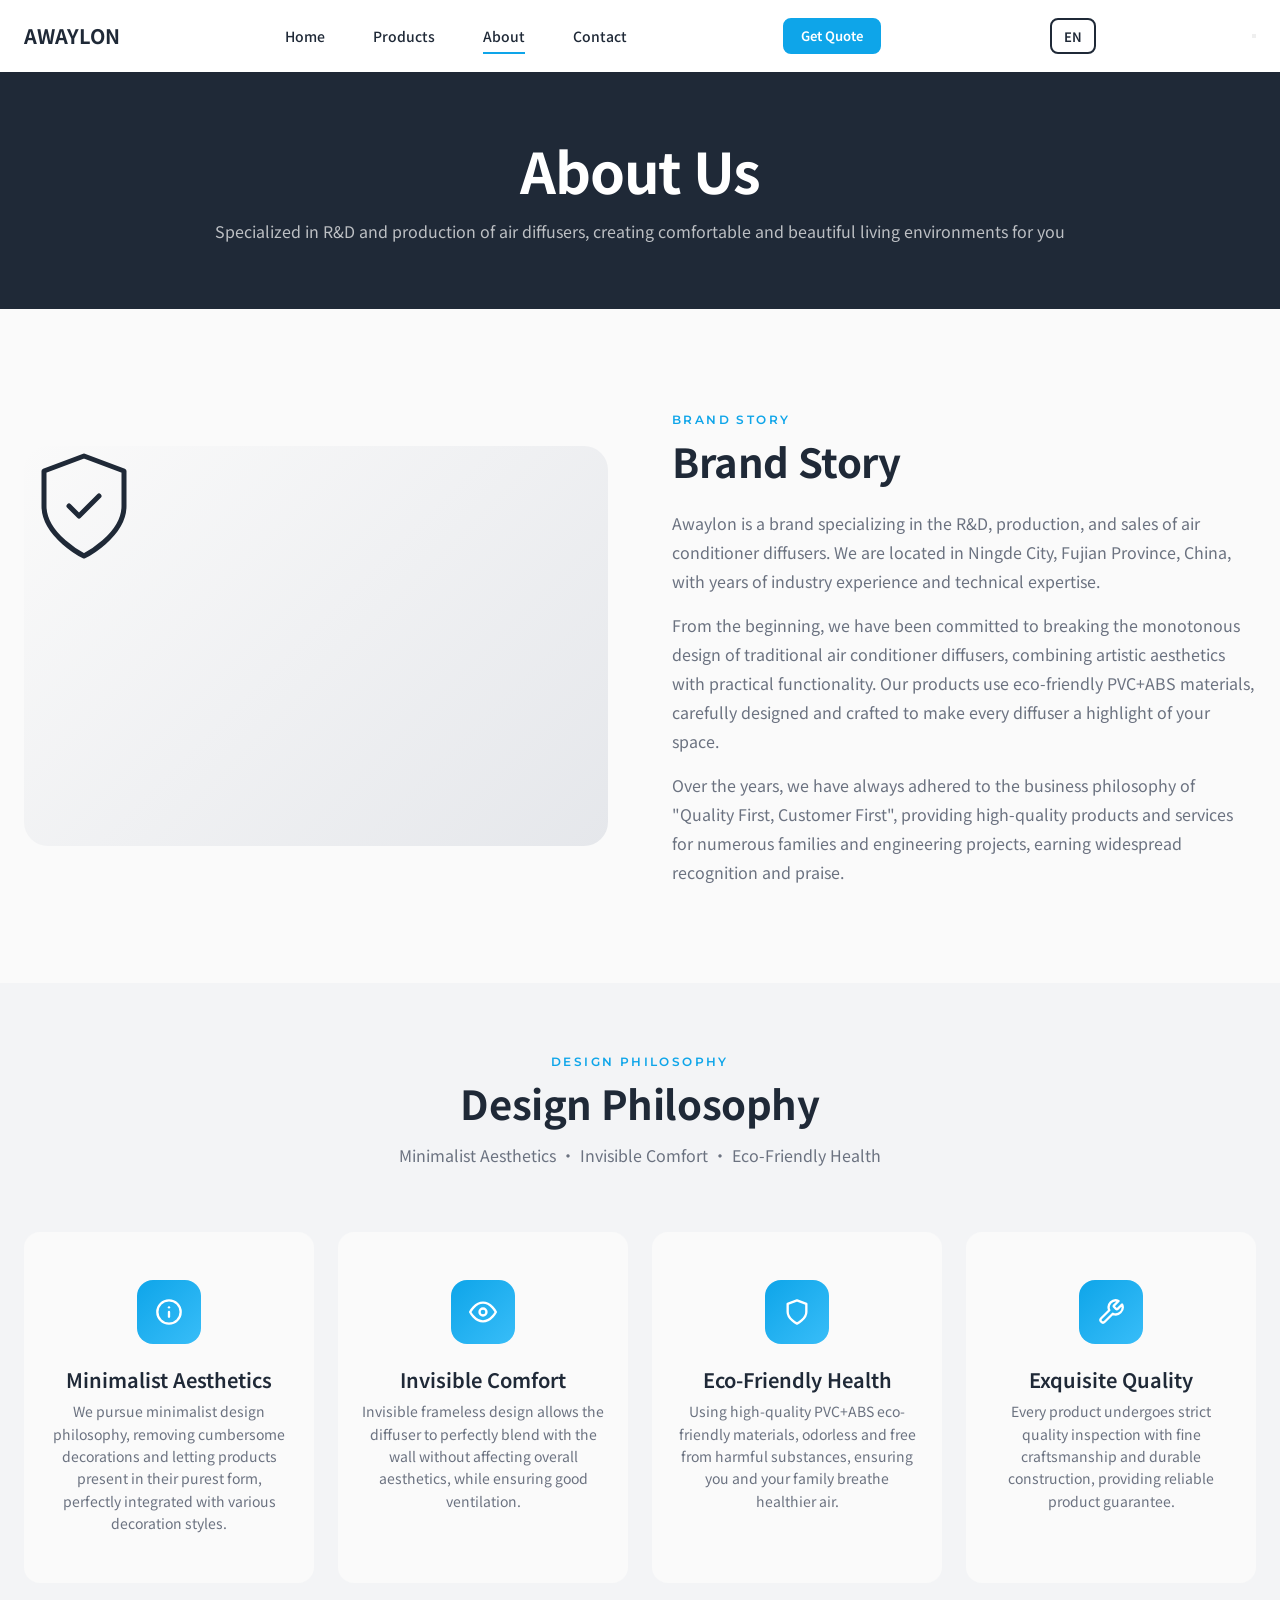
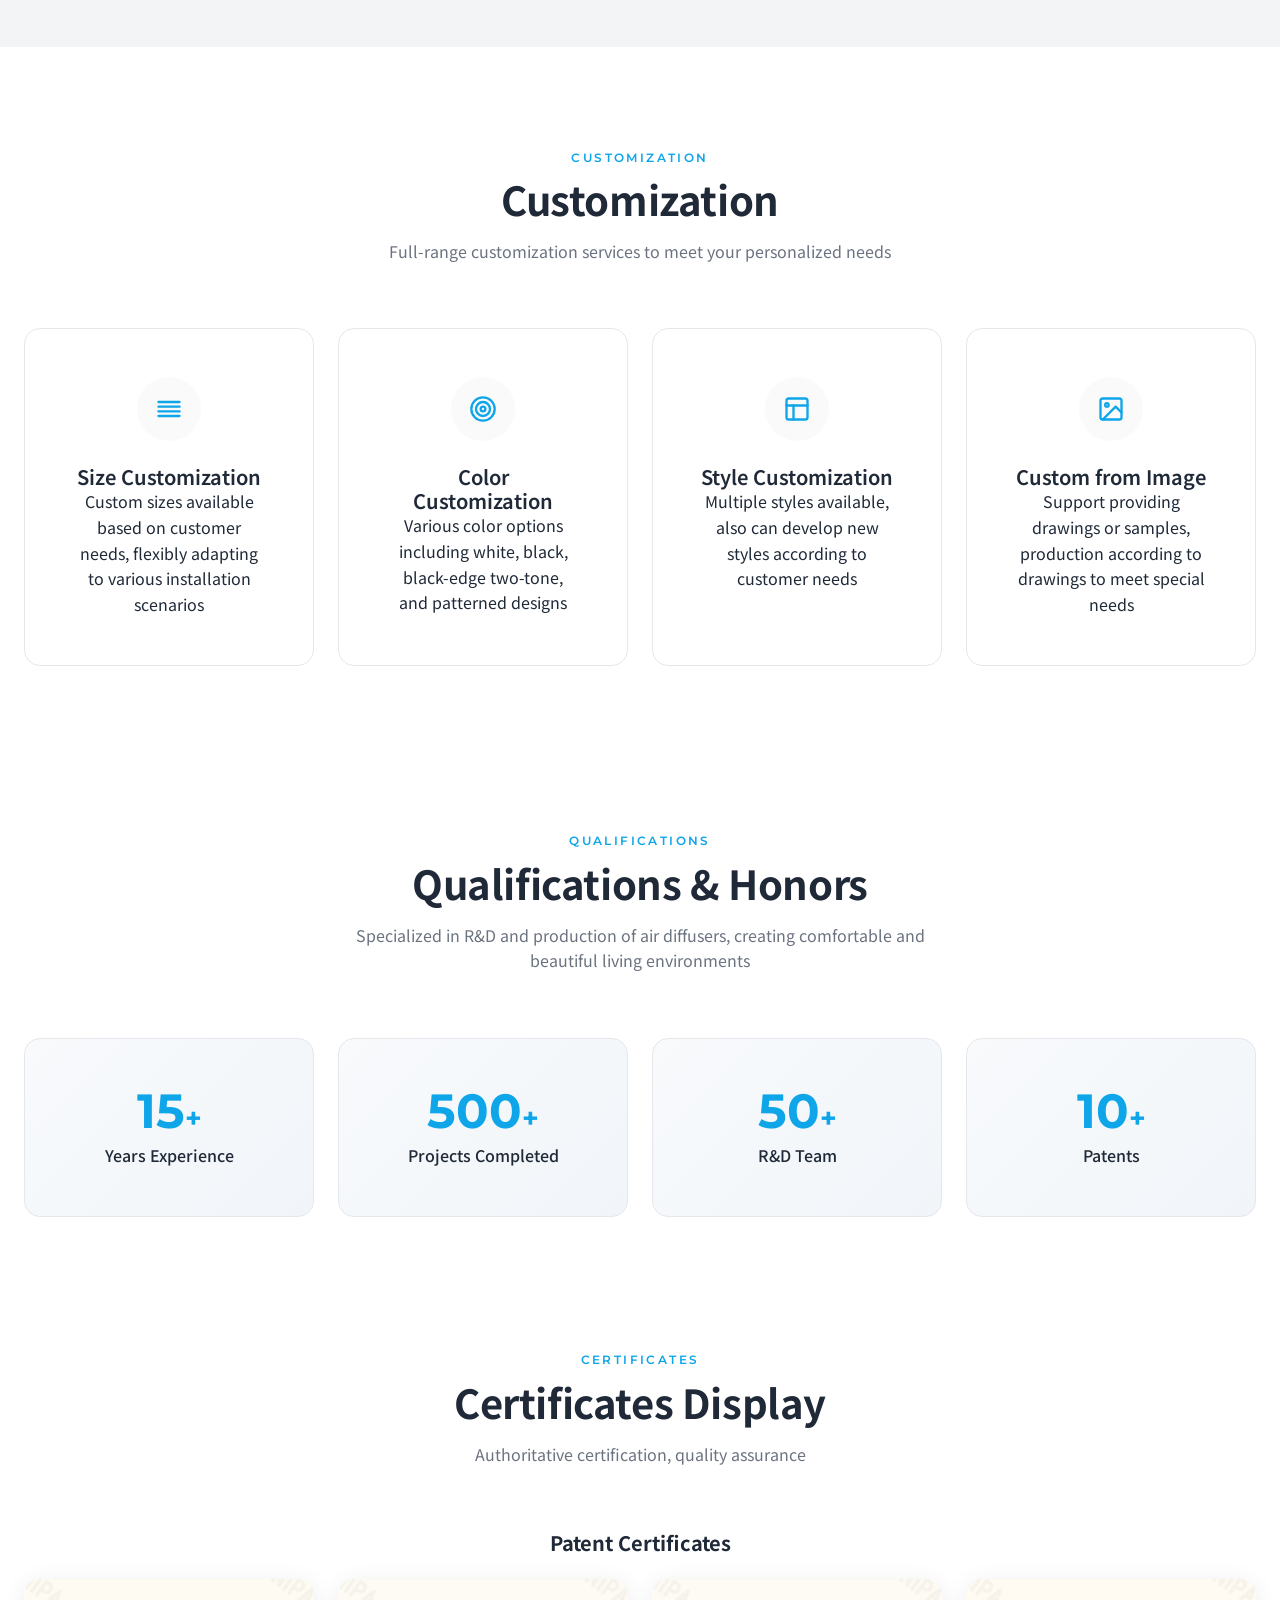
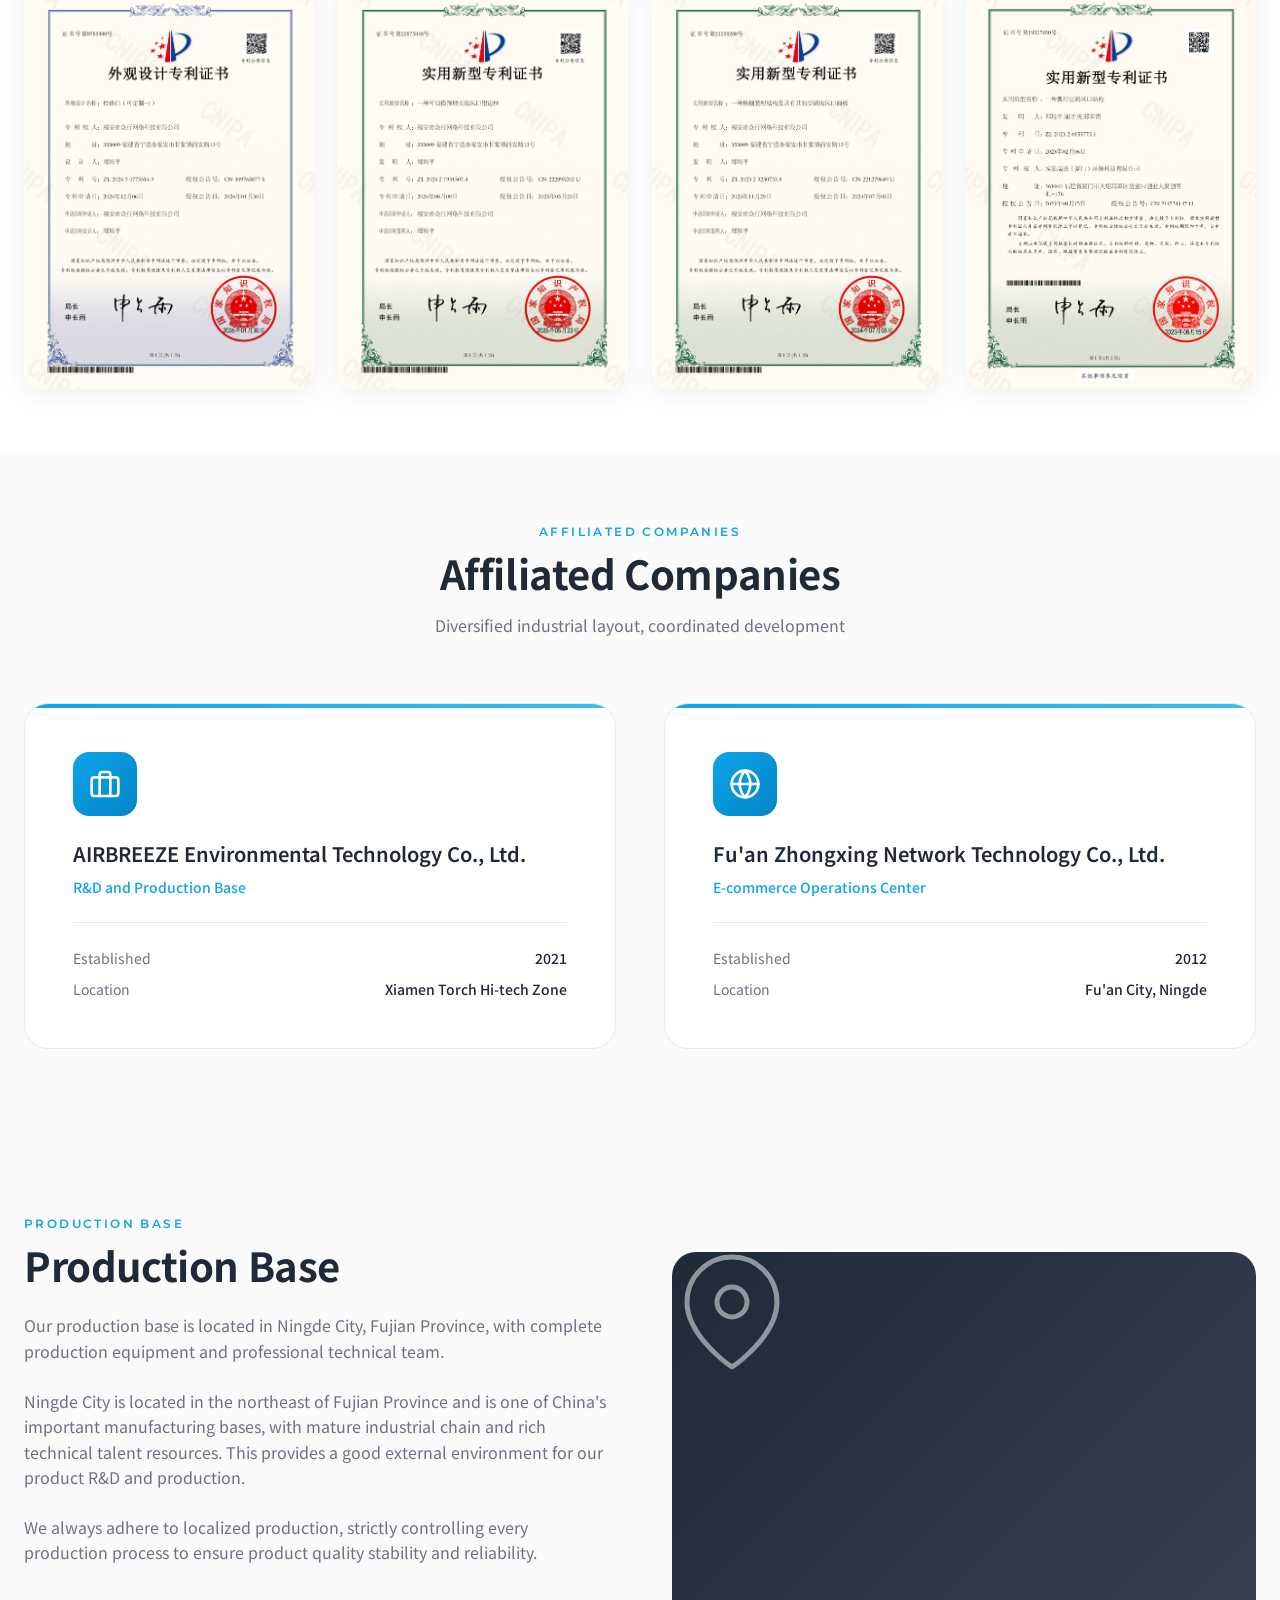
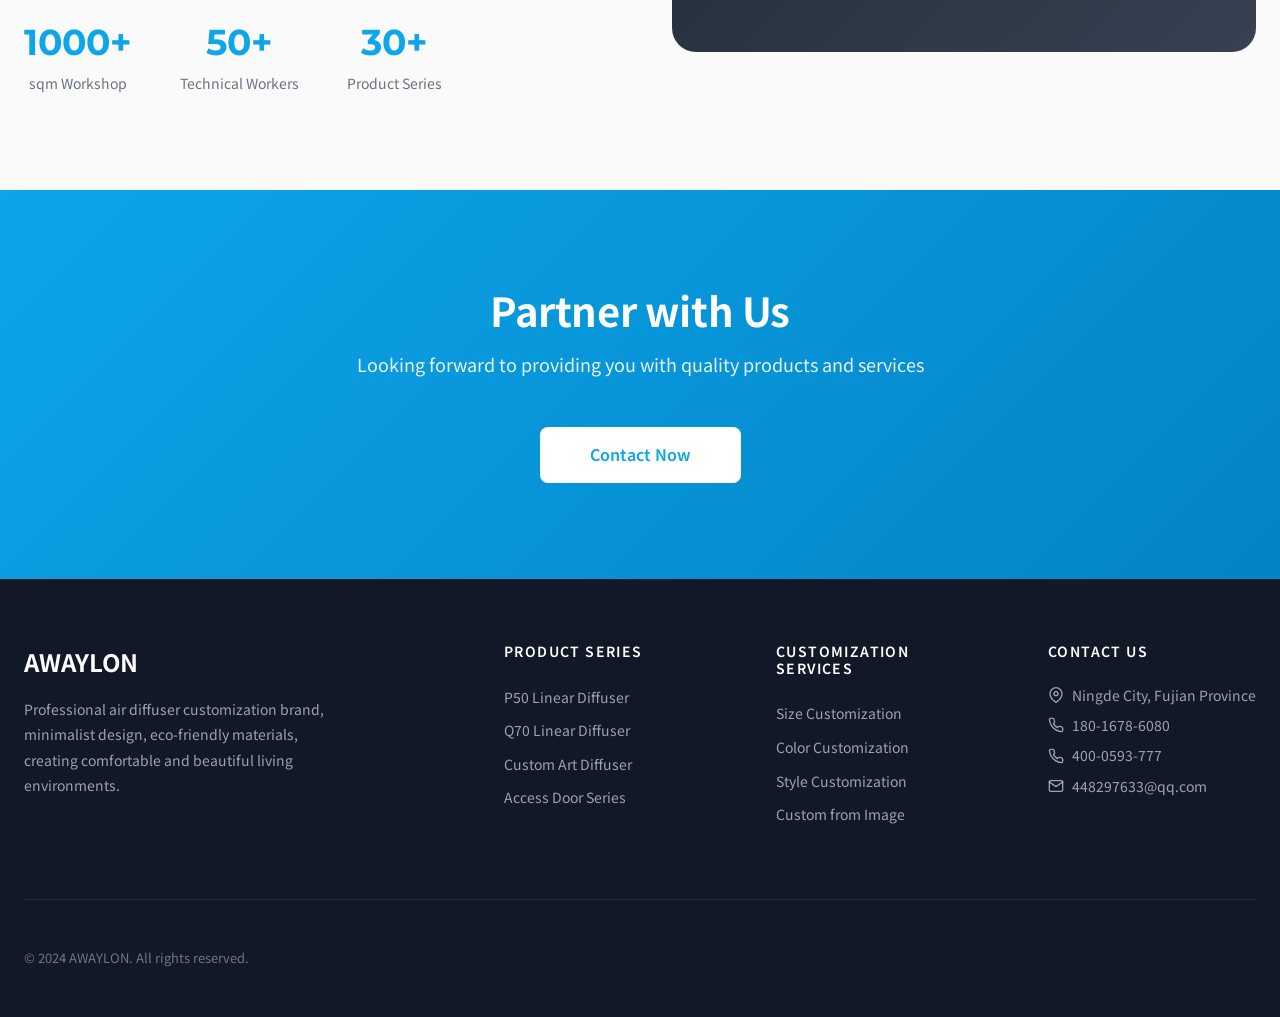
==== commit d2df953e: "Update about-en.html" ====
--- a/awaylon-final/about-en.html
+++ b/awaylon-final/about-en.html
@@ -365,7 +365,7 @@
             </div>
             <div class="footer-bottom">
                 <p>&copy; 2024 AWAYLON. All rights reserved.</p>
-                <p>Fujian ICP No. XXXXXXXX</p>
+            
             </div>
         </div>
     </footer>
